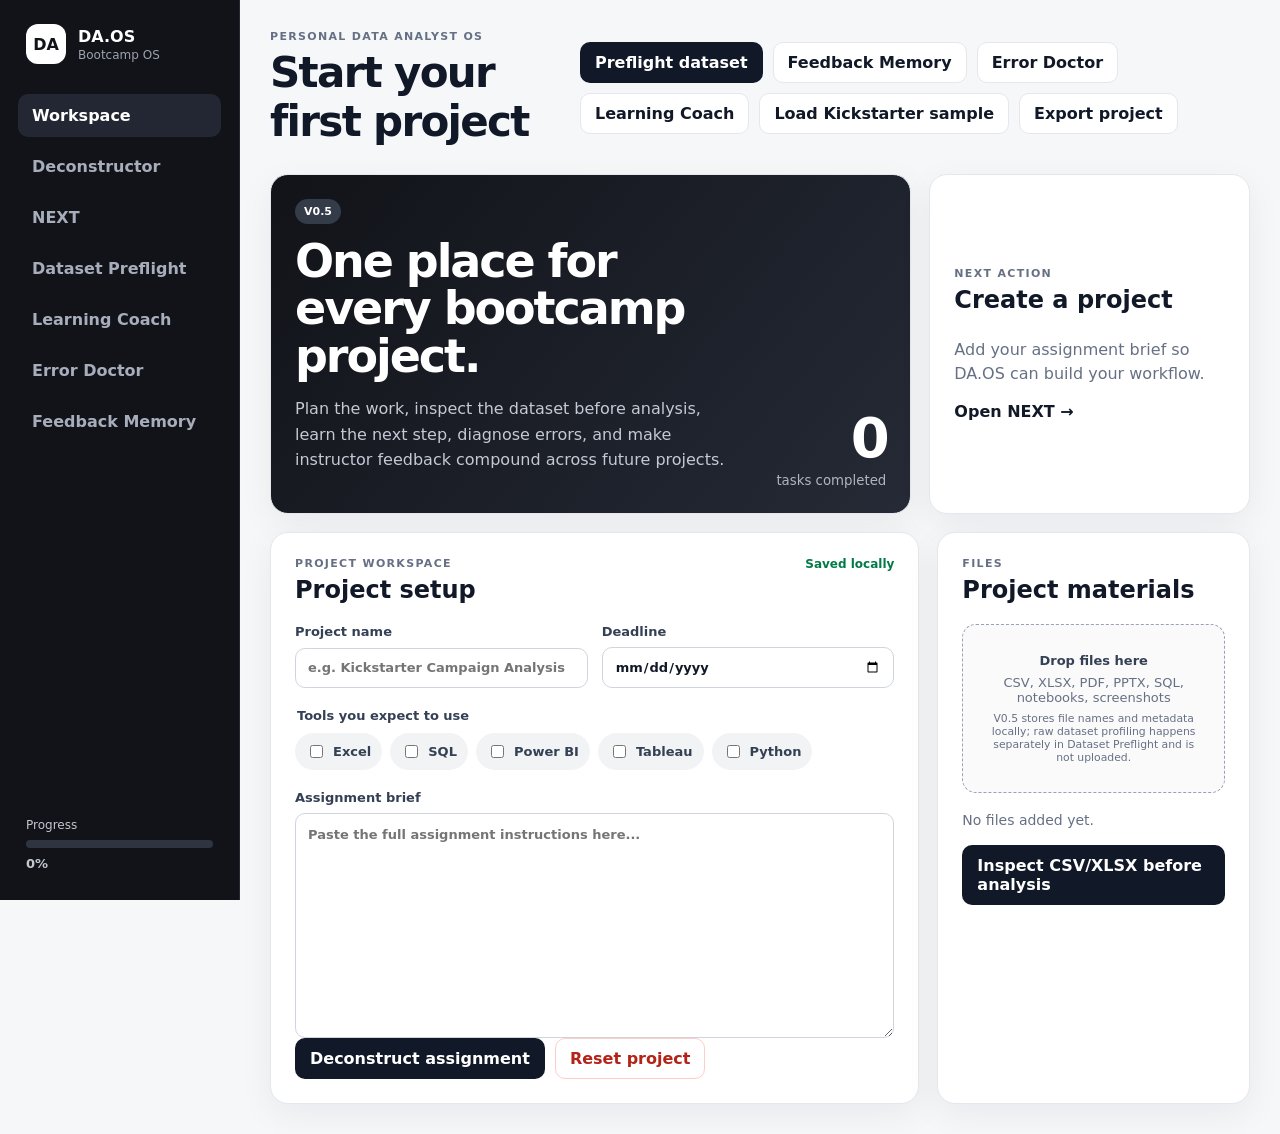
==== da-os/index.html @ ca1fba5a "Wire Dataset Preflight into DA.OS V0.5 workspace" ====
<!doctype html>
<html lang="en">
<head>
  <meta charset="utf-8" />
  <meta name="viewport" content="width=device-width, initial-scale=1" />
  <meta name="description" content="DA.OS — a personal operating system for data analytics bootcamp projects." />
  <title>DA.OS — Data Analyst Bootcamp OS</title>
  <link rel="stylesheet" href="styles.css" />
  <link rel="stylesheet" href="memory-alert.css" />
</head>
<body>
  <div class="app-shell">
    <aside class="sidebar">
      <div class="brand">
        <div class="brand-mark">DA</div>
        <div><strong>DA.OS</strong><span>Bootcamp OS</span></div>
      </div>
      <nav class="nav" aria-label="Primary navigation">
        <button class="nav-item active" data-view="workspace">Workspace</button>
        <button class="nav-item" data-view="deconstructor">Deconstructor</button>
        <button class="nav-item" data-view="next">NEXT</button>
        <a class="nav-item" href="preflight.html" style="text-decoration:none;display:block;">Dataset Preflight</a>
        <a class="nav-item" href="coach.html" style="text-decoration:none;display:block;">Learning Coach</a>
        <a class="nav-item" href="doctor.html" style="text-decoration:none;display:block;">Error Doctor</a>
        <a class="nav-item" href="memory.html" style="text-decoration:none;display:block;">Feedback Memory</a>
      </nav>
      <div class="sidebar-footer">
        <p>Progress</p>
        <div class="progress-track" aria-label="Project progress"><div id="sidebarProgress" class="progress-bar"></div></div>
        <strong id="sidebarProgressText">0%</strong>
      </div>
    </aside>

    <main class="main">
      <header class="topbar">
        <div><p class="eyebrow">PERSONAL DATA ANALYST OS</p><h1 id="projectHeading">Start your first project</h1></div>
        <div class="topbar-actions">
          <a href="preflight.html" class="button button-primary" style="text-decoration:none;">Preflight dataset</a>
          <a href="memory.html" class="button button-ghost" style="text-decoration:none;">Feedback Memory</a>
          <a href="doctor.html" class="button button-ghost" style="text-decoration:none;">Error Doctor</a>
          <a href="coach.html" class="button button-ghost" style="text-decoration:none;">Learning Coach</a>
          <button id="sampleBtn" class="button button-ghost">Load Kickstarter sample</button>
          <button id="exportBtn" class="button button-ghost">Export project</button>
        </div>
      </header>

      <section id="workspace" class="view active-view">
        <div class="hero-grid">
          <article class="card hero-card">
            <div>
              <span class="pill">V0.5</span>
              <h2>One place for every bootcamp project.</h2>
              <p>Plan the work, inspect the dataset before analysis, learn the next step, diagnose errors, and make instructor feedback compound across future projects.</p>
            </div>
            <div class="hero-stat"><span id="heroCompleted">0</span><small>tasks completed</small></div>
          </article>
          <article class="card next-mini">
            <p class="section-kicker">NEXT ACTION</p><h3 id="miniNextTitle">Create a project</h3>
            <p id="miniNextReason">Add your assignment brief so DA.OS can build your workflow.</p>
            <button class="link-button" data-go="next">Open NEXT →</button>
          </article>
        </div>

        <div class="content-grid">
          <article class="card">
            <div class="card-header"><div><p class="section-kicker">PROJECT WORKSPACE</p><h2>Project setup</h2></div><span id="saveStatus" class="save-status">Saved locally</span></div>
            <div class="form-grid">
              <label>Project name<input id="projectName" type="text" placeholder="e.g. Kickstarter Campaign Analysis" /></label>
              <label>Deadline<input id="deadline" type="date" /></label>
            </div>
            <fieldset>
              <legend>Tools you expect to use</legend>
              <div id="toolChoices" class="chip-grid">
                <label class="check-chip"><input type="checkbox" value="Excel" />Excel</label>
                <label class="check-chip"><input type="checkbox" value="SQL" />SQL</label>
                <label class="check-chip"><input type="checkbox" value="Power BI" />Power BI</label>
                <label class="check-chip"><input type="checkbox" value="Tableau" />Tableau</label>
                <label class="check-chip"><input type="checkbox" value="Python" />Python</label>
              </div>
            </fieldset>
            <label>Assignment brief<textarea id="assignmentBrief" rows="10" placeholder="Paste the full assignment instructions here..."></textarea></label>
            <div class="action-row"><button id="deconstructBtn" class="button button-primary">Deconstruct assignment</button><button id="resetBtn" class="button button-danger-ghost">Reset project</button></div>
          </article>

          <article class="card">
            <div class="card-header"><div><p class="section-kicker">FILES</p><h2>Project materials</h2></div></div>
            <label id="dropzone" class="dropzone">
              <input id="fileInput" type="file" multiple />
              <strong>Drop files here</strong><span>CSV, XLSX, PDF, PPTX, SQL, notebooks, screenshots</span>
              <small>V0.5 stores file names and metadata locally; raw dataset profiling happens separately in Dataset Preflight and is not uploaded.</small>
            </label>
            <div id="fileList" class="file-list empty-state">No files added yet.</div>
            <div class="action-row" style="margin-top:14px;"><a href="preflight.html" class="button button-primary" style="text-decoration:none;">Inspect CSV/XLSX before analysis</a></div>
          </article>
        </div>
      </section>

      <section id="deconstructor" class="view">
        <div class="card page-intro"><div><p class="section-kicker">ASSIGNMENT DECONSTRUCTOR</p><h2>Turn the brief into a work plan.</h2><p>DA.OS extracts explicit requirements, detects likely analysis work, and turns the assignment into a checklist you can execute.</p></div><button id="rebuildBtn" class="button button-primary">Rebuild plan</button></div>
        <div class="content-grid deconstruct-grid">
          <article class="card"><div class="card-header"><div><p class="section-kicker">REQUIREMENTS</p><h2>What must be delivered</h2></div><span id="requirementCount" class="counter">0</span></div><div id="requirementsList" class="stack-list empty-state">Paste an assignment brief and run the deconstructor.</div></article>
          <article class="card"><div class="card-header"><div><p class="section-kicker">EXECUTION PLAN</p><h2>Your task checklist</h2></div><span id="taskCount" class="counter">0</span></div><div id="taskList" class="task-list empty-state">No tasks yet.</div></article>
        </div>
      </section>

      <section id="next" class="view">
        <div class="next-layout">
          <article id="nextCard" class="card next-card">
            <div class="next-number" id="nextNumber">01</div>
            <div class="next-content">
              <p class="section-kicker">YOUR NEXT BEST ACTION</p><h2 id="nextTitle">Create your project workspace</h2><p id="nextWhy" class="next-why">DA.OS needs the assignment brief before it can create an execution plan.</p>
              <div class="next-box"><span>DO THIS NOW</span><p id="nextAction">Go to Workspace and paste the assignment instructions.</p></div>
              <div class="next-meta"><div><span>Category</span><strong id="nextCategory">Setup</strong></div><div><span>Progress</span><strong id="nextProgress">0%</strong></div></div>
              <div class="action-row">
                <a href="preflight.html" class="button button-ghost" style="text-decoration:none;">Inspect dataset</a>
                <a href="memory.html" class="button button-ghost" style="text-decoration:none;">Check past feedback</a>
                <a href="coach.html" class="button button-ghost" style="text-decoration:none;">Coach me through this</a>
                <a href="doctor.html" class="button button-ghost" style="text-decoration:none;">Something broke</a>
                <button id="completeNextBtn" class="button button-primary" disabled>Mark done & show next</button>
                <button class="button button-ghost" data-go="deconstructor">View full plan</button>
              </div>
            </div>
          </article>
          <aside class="card queue-card"><p class="section-kicker">UP NEXT</p><h3>Queue</h3><div id="queueList" class="queue-list empty-state">Your upcoming tasks will appear here.</div></aside>
        </div>
      </section>
    </main>
  </div>
  <div id="toast" class="toast" role="status" aria-live="polite"></div>
  <script src="app.js"></script>
  <script src="memory-alert.js"></script>
</body>
</html>
---- da-os/styles.css ----
:root {
  --bg: #f6f7f9;
  --surface: #ffffff;
  --surface-2: #f1f3f5;
  --text: #111827;
  --muted: #667085;
  --line: #e4e7ec;
  --accent: #111827;
  --accent-soft: #eef2ff;
  --good: #027a48;
  --warn: #b54708;
  --danger: #b42318;
  --radius: 18px;
  --shadow: 0 10px 35px rgba(16, 24, 40, 0.06);
}

* { box-sizing: border-box; }

body {
  margin: 0;
  font-family: Inter, ui-sans-serif, system-ui, -apple-system, BlinkMacSystemFont, "Segoe UI", sans-serif;
  background: var(--bg);
  color: var(--text);
}

button, input, textarea { font: inherit; }
button { cursor: pointer; }

.app-shell { min-height: 100vh; display: grid; grid-template-columns: 240px 1fr; }

.sidebar {
  position: sticky;
  top: 0;
  height: 100vh;
  background: #111318;
  color: #fff;
  padding: 24px 18px;
  display: flex;
  flex-direction: column;
  border-right: 1px solid #242833;
}

.brand { display: flex; align-items: center; gap: 12px; padding: 0 8px 30px; }
.brand-mark { width: 40px; height: 40px; border-radius: 12px; background: #fff; color: #111318; display: grid; place-items: center; font-weight: 900; }
.brand strong, .brand span { display: block; }
.brand span { color: #9ca3af; font-size: 12px; margin-top: 2px; }

.nav { display: grid; gap: 8px; }
.nav-item {
  border: 0;
  background: transparent;
  color: #a7adbb;
  text-align: left;
  padding: 12px 14px;
  border-radius: 10px;
  font-weight: 700;
}
.nav-item:hover, .nav-item.active { background: #232733; color: #fff; }

.sidebar-footer { margin-top: auto; padding: 18px 8px 4px; color: #c3c7d1; }
.sidebar-footer p { margin: 0 0 8px; font-size: 12px; }
.sidebar-footer strong { display: inline-block; margin-top: 8px; font-size: 13px; }
.progress-track { height: 8px; background: #2e3440; border-radius: 999px; overflow: hidden; }
.progress-bar { height: 100%; width: 0; background: #fff; transition: width .2s ease; }

.main { padding: 30px; max-width: 1500px; width: 100%; margin: 0 auto; }
.topbar { display: flex; align-items: center; justify-content: space-between; gap: 20px; margin-bottom: 28px; }
.topbar h1 { margin: 5px 0 0; font-size: clamp(28px, 4vw, 42px); letter-spacing: -0.04em; }
.topbar-actions, .action-row { display: flex; gap: 10px; flex-wrap: wrap; }

.eyebrow, .section-kicker { margin: 0; color: var(--muted); font-size: 11px; font-weight: 850; letter-spacing: .12em; }

.view { display: none; }
.view.active-view { display: block; }

.card {
  background: var(--surface);
  border: 1px solid var(--line);
  border-radius: var(--radius);
  box-shadow: var(--shadow);
  padding: 24px;
}
.card h2, .card h3 { margin-top: 6px; }
.card-header { display: flex; align-items: flex-start; justify-content: space-between; gap: 16px; margin-bottom: 20px; }
.card-header h2 { margin-bottom: 0; }

.hero-grid { display: grid; grid-template-columns: 1.6fr .8fr; gap: 18px; margin-bottom: 18px; }
.hero-card { min-height: 220px; background: linear-gradient(130deg, #111318 0%, #252a36 100%); color: #fff; display: flex; justify-content: space-between; gap: 30px; align-items: flex-end; }
.hero-card h2 { font-size: clamp(28px, 4vw, 46px); max-width: 680px; line-height: 1.03; letter-spacing: -0.045em; margin: 14px 0; }
.hero-card p { color: #c4c9d4; max-width: 700px; line-height: 1.6; }
.pill { display: inline-block; padding: 6px 9px; border-radius: 999px; background: #343b49; color: #fff; font-size: 11px; font-weight: 800; }
.hero-stat { min-width: 110px; text-align: right; }
.hero-stat span { display: block; font-size: 56px; font-weight: 900; letter-spacing: -.06em; }
.hero-stat small { color: #afb5c0; }
.next-mini { display: flex; flex-direction: column; justify-content: center; }
.next-mini h3 { font-size: 24px; margin-bottom: 8px; }
.next-mini p:not(.section-kicker) { color: var(--muted); line-height: 1.5; }

.content-grid { display: grid; grid-template-columns: 1.35fr .65fr; gap: 18px; }
.deconstruct-grid { grid-template-columns: .75fr 1.25fr; }

.form-grid { display: grid; grid-template-columns: 1fr 1fr; gap: 14px; }
label, fieldset { display: grid; gap: 8px; color: #344054; font-weight: 700; font-size: 13px; }
fieldset { border: 0; padding: 0; margin: 20px 0; }
legend { margin-bottom: 10px; }
input[type="text"], input[type="date"], textarea {
  width: 100%;
  border: 1px solid #d0d5dd;
  border-radius: 10px;
  padding: 11px 12px;
  color: var(--text);
  background: #fff;
  outline: none;
}
input:focus, textarea:focus { border-color: #667085; box-shadow: 0 0 0 3px rgba(102, 112, 133, .12); }
textarea { resize: vertical; line-height: 1.55; }

.chip-grid { display: flex; flex-wrap: wrap; gap: 8px; }
.check-chip { display: inline-flex; align-items: center; gap: 7px; background: var(--surface-2); padding: 9px 11px; border-radius: 999px; font-weight: 700; }
.check-chip input { accent-color: #111827; }

.button { border: 1px solid transparent; border-radius: 10px; padding: 10px 14px; font-weight: 800; }
.button-primary { background: var(--accent); color: #fff; }
.button-primary:hover { background: #252a36; }
.button-ghost { background: #fff; border-color: var(--line); color: var(--text); }
.button-danger-ghost { background: #fff; border-color: #fecdca; color: var(--danger); }
.button:disabled { opacity: .45; cursor: not-allowed; }
.link-button { border: 0; background: transparent; padding: 0; color: var(--text); font-weight: 850; text-align: left; }

.dropzone { border: 1px dashed #98a2b3; border-radius: 14px; padding: 28px; text-align: center; display: grid; gap: 7px; cursor: pointer; background: #fafafa; }
.dropzone.dragging { background: var(--accent-soft); border-color: #6172f3; }
.dropzone input { display: none; }
.dropzone span, .dropzone small { color: var(--muted); font-weight: 500; }
.file-list { margin-top: 16px; display: grid; gap: 8px; }
.file-row { display: flex; justify-content: space-between; gap: 12px; padding: 10px 12px; background: var(--surface-2); border-radius: 10px; font-size: 13px; }
.file-row span:last-child { color: var(--muted); white-space: nowrap; }

.save-status { color: var(--good); font-size: 12px; font-weight: 800; }
.counter { min-width: 30px; height: 30px; border-radius: 999px; background: var(--surface-2); display: grid; place-items: center; font-weight: 900; font-size: 12px; }
.empty-state { color: var(--muted); font-size: 14px; line-height: 1.6; }

.page-intro { display: flex; justify-content: space-between; align-items: center; gap: 24px; margin-bottom: 18px; }
.page-intro p:not(.section-kicker) { color: var(--muted); max-width: 760px; line-height: 1.6; }

.stack-list { display: grid; gap: 10px; }
.requirement-item { padding: 12px 14px; border: 1px solid var(--line); border-radius: 10px; background: #fff; line-height: 1.45; }
.requirement-item strong { display: block; font-size: 12px; color: var(--muted); margin-bottom: 4px; }

.task-list { display: grid; gap: 10px; }
.task-item { display: grid; grid-template-columns: auto 1fr; gap: 12px; padding: 14px; border: 1px solid var(--line); border-radius: 12px; }
.task-item.done { opacity: .58; background: #fafafa; }
.task-item input { margin-top: 4px; accent-color: #111827; }
.task-item h4 { margin: 0 0 5px; font-size: 14px; }
.task-item p { margin: 0; color: var(--muted); font-size: 12px; line-height: 1.45; }
.task-tag { display: inline-flex; margin-top: 8px; padding: 4px 7px; border-radius: 999px; background: var(--surface-2); font-size: 10px; color: #475467; font-weight: 850; text-transform: uppercase; letter-spacing: .06em; }

.next-layout { display: grid; grid-template-columns: 1fr 340px; gap: 18px; }
.next-card { min-height: 580px; padding: 36px; display: grid; grid-template-columns: 100px 1fr; gap: 30px; align-items: start; }
.next-number { font-size: 76px; font-weight: 950; letter-spacing: -.08em; color: #d0d5dd; line-height: 1; }
.next-content h2 { font-size: clamp(32px, 5vw, 58px); letter-spacing: -.05em; line-height: 1; margin: 12px 0 18px; max-width: 900px; }
.next-why { color: var(--muted); font-size: 18px; line-height: 1.6; max-width: 820px; }
.next-box { border-left: 4px solid #111827; background: #f6f7f9; border-radius: 0 12px 12px 0; padding: 16px 18px; margin: 26px 0; }
.next-box span { font-size: 10px; font-weight: 900; letter-spacing: .12em; color: var(--muted); }
.next-box p { margin: 7px 0 0; font-size: 16px; line-height: 1.5; }
.next-meta { display: flex; gap: 40px; margin-bottom: 28px; }
.next-meta div { display: grid; gap: 4px; }
.next-meta span { color: var(--muted); font-size: 11px; text-transform: uppercase; letter-spacing: .08em; }
.queue-card h3 { margin-bottom: 18px; }
.queue-list { display: grid; gap: 10px; }
.queue-item { padding: 12px 0; border-bottom: 1px solid var(--line); }
.queue-item:last-child { border-bottom: 0; }
.queue-item span { display: block; color: var(--muted); font-size: 11px; margin-bottom: 4px; }
.queue-item strong { font-size: 13px; }

.toast { position: fixed; right: 24px; bottom: 24px; background: #111827; color: #fff; padding: 12px 16px; border-radius: 10px; box-shadow: var(--shadow); opacity: 0; transform: translateY(12px); pointer-events: none; transition: all .2s ease; z-index: 10; }
.toast.show { opacity: 1; transform: translateY(0); }

@media (max-width: 980px) {
  .app-shell { grid-template-columns: 1fr; }
  .sidebar { position: static; height: auto; flex-direction: row; align-items: center; gap: 20px; padding: 14px 18px; }
  .brand { padding: 0; }
  .nav { display: flex; overflow-x: auto; }
  .sidebar-footer { display: none; }
  .hero-grid, .content-grid, .deconstruct-grid, .next-layout { grid-template-columns: 1fr; }
  .next-card { grid-template-columns: 1fr; min-height: auto; }
  .next-number { font-size: 48px; }
}

@media (max-width: 640px) {
  .main { padding: 18px; }
  .sidebar { align-items: flex-start; flex-direction: column; }
  .nav { width: 100%; }
  .topbar { align-items: flex-start; flex-direction: column; }
  .form-grid { grid-template-columns: 1fr; }
  .hero-card { flex-direction: column; align-items: flex-start; }
  .hero-stat { text-align: left; }
  .page-intro { align-items: flex-start; flex-direction: column; }
  .next-card { padding: 24px; }
}
---- da-os/memory-alert.css ----
.next-memory-alert {
  border: 1px solid #fedf89;
  background: #fffaeb;
  border-radius: 12px;
  padding: 14px 16px;
  margin: -10px 0 26px;
}
.next-memory-alert.has-blocker {
  border-color: #fecdca;
  background: #fef3f2;
}
.memory-alert-head {
  display: flex;
  align-items: center;
  justify-content: space-between;
  gap: 12px;
  margin-bottom: 10px;
}
.memory-alert-head span {
  color: #b54708;
  font-size: 10px;
  font-weight: 900;
  letter-spacing: .1em;
}
.next-memory-alert.has-blocker .memory-alert-head span { color: #b42318; }
.memory-alert-head strong { font-size: 12px; }
.memory-alert-rule {
  display: grid;
  grid-template-columns: auto 1fr;
  gap: 9px;
  align-items: start;
  padding: 8px 0;
  border-top: 1px solid rgba(181,71,8,.12);
}
.next-memory-alert.has-blocker .memory-alert-rule { border-top-color: rgba(180,35,24,.12); }
.memory-alert-rule b { font-size: 9px; letter-spacing: .05em; color: #b54708; padding-top: 3px; }
.next-memory-alert.has-blocker .memory-alert-rule b { color: #b42318; }
.memory-alert-rule p { margin: 0; color: #475467; font-size: 12px; line-height: 1.45; }
.next-memory-alert > a { display: inline-block; margin-top: 8px; color: #111827; font-size: 12px; font-weight: 850; text-decoration: none; }
.next-memory-alert > a:hover { text-decoration: underline; }
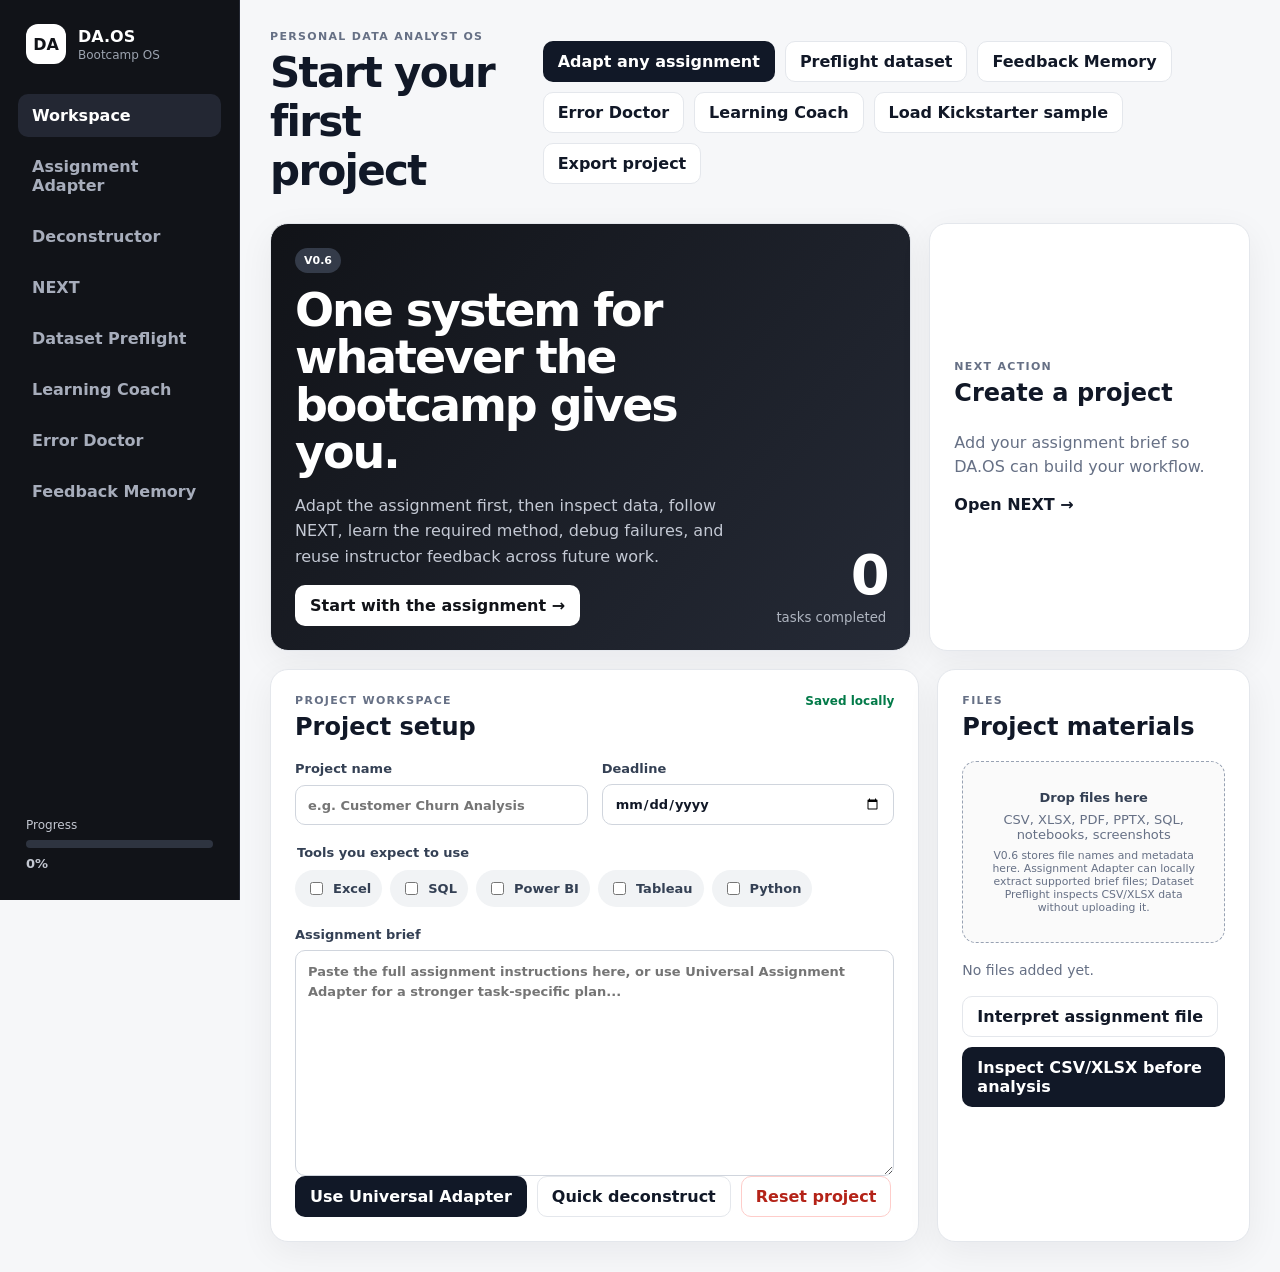
==== commit 44833b42: "feat(da-os): make assignment adapter the universal project entrypoint" ====
--- a/da-os/index.html
+++ b/da-os/index.html
@@ -17,6 +17,7 @@
       </div>
       <nav class="nav" aria-label="Primary navigation">
         <button class="nav-item active" data-view="workspace">Workspace</button>
+        <a class="nav-item" href="adapter.html" style="text-decoration:none;display:block;">Assignment Adapter</a>
         <button class="nav-item" data-view="deconstructor">Deconstructor</button>
         <button class="nav-item" data-view="next">NEXT</button>
         <a class="nav-item" href="preflight.html" style="text-decoration:none;display:block;">Dataset Preflight</a>
@@ -35,7 +36,8 @@
       <header class="topbar">
         <div><p class="eyebrow">PERSONAL DATA ANALYST OS</p><h1 id="projectHeading">Start your first project</h1></div>
         <div class="topbar-actions">
-          <a href="preflight.html" class="button button-primary" style="text-decoration:none;">Preflight dataset</a>
+          <a href="adapter.html" class="button button-primary" style="text-decoration:none;">Adapt any assignment</a>
+          <a href="preflight.html" class="button button-ghost" style="text-decoration:none;">Preflight dataset</a>
           <a href="memory.html" class="button button-ghost" style="text-decoration:none;">Feedback Memory</a>
           <a href="doctor.html" class="button button-ghost" style="text-decoration:none;">Error Doctor</a>
           <a href="coach.html" class="button button-ghost" style="text-decoration:none;">Learning Coach</a>
@@ -48,9 +50,10 @@
         <div class="hero-grid">
           <article class="card hero-card">
             <div>
-              <span class="pill">V0.5</span>
-              <h2>One place for every bootcamp project.</h2>
-              <p>Plan the work, inspect the dataset before analysis, learn the next step, diagnose errors, and make instructor feedback compound across future projects.</p>
+              <span class="pill">V0.6</span>
+              <h2>One system for whatever the bootcamp gives you.</h2>
+              <p>Adapt the assignment first, then inspect data, follow NEXT, learn the required method, debug failures, and reuse instructor feedback across future work.</p>
+              <div class="action-row" style="margin-top:16px;"><a href="adapter.html" class="button button-primary" style="text-decoration:none;background:#fff;color:#111318;">Start with the assignment →</a></div>
             </div>
             <div class="hero-stat"><span id="heroCompleted">0</span><small>tasks completed</small></div>
           </article>
@@ -65,7 +68,7 @@
           <article class="card">
             <div class="card-header"><div><p class="section-kicker">PROJECT WORKSPACE</p><h2>Project setup</h2></div><span id="saveStatus" class="save-status">Saved locally</span></div>
             <div class="form-grid">
-              <label>Project name<input id="projectName" type="text" placeholder="e.g. Kickstarter Campaign Analysis" /></label>
+              <label>Project name<input id="projectName" type="text" placeholder="e.g. Customer Churn Analysis" /></label>
               <label>Deadline<input id="deadline" type="date" /></label>
             </div>
             <fieldset>
@@ -78,8 +81,12 @@
                 <label class="check-chip"><input type="checkbox" value="Python" />Python</label>
               </div>
             </fieldset>
-            <label>Assignment brief<textarea id="assignmentBrief" rows="10" placeholder="Paste the full assignment instructions here..."></textarea></label>
-            <div class="action-row"><button id="deconstructBtn" class="button button-primary">Deconstruct assignment</button><button id="resetBtn" class="button button-danger-ghost">Reset project</button></div>
+            <label>Assignment brief<textarea id="assignmentBrief" rows="10" placeholder="Paste the full assignment instructions here, or use Universal Assignment Adapter for a stronger task-specific plan..."></textarea></label>
+            <div class="action-row">
+              <a href="adapter.html" class="button button-primary" style="text-decoration:none;">Use Universal Adapter</a>
+              <button id="deconstructBtn" class="button button-ghost">Quick deconstruct</button>
+              <button id="resetBtn" class="button button-danger-ghost">Reset project</button>
+            </div>
           </article>
 
           <article class="card">
@@ -87,16 +94,19 @@
             <label id="dropzone" class="dropzone">
               <input id="fileInput" type="file" multiple />
               <strong>Drop files here</strong><span>CSV, XLSX, PDF, PPTX, SQL, notebooks, screenshots</span>
-              <small>V0.5 stores file names and metadata locally; raw dataset profiling happens separately in Dataset Preflight and is not uploaded.</small>
+              <small>V0.6 stores file names and metadata here. Assignment Adapter can locally extract supported brief files; Dataset Preflight inspects CSV/XLSX data without uploading it.</small>
             </label>
             <div id="fileList" class="file-list empty-state">No files added yet.</div>
-            <div class="action-row" style="margin-top:14px;"><a href="preflight.html" class="button button-primary" style="text-decoration:none;">Inspect CSV/XLSX before analysis</a></div>
+            <div class="action-row" style="margin-top:14px;">
+              <a href="adapter.html" class="button button-ghost" style="text-decoration:none;">Interpret assignment file</a>
+              <a href="preflight.html" class="button button-primary" style="text-decoration:none;">Inspect CSV/XLSX before analysis</a>
+            </div>
           </article>
         </div>
       </section>
 
       <section id="deconstructor" class="view">
-        <div class="card page-intro"><div><p class="section-kicker">ASSIGNMENT DECONSTRUCTOR</p><h2>Turn the brief into a work plan.</h2><p>DA.OS extracts explicit requirements, detects likely analysis work, and turns the assignment into a checklist you can execute.</p></div><button id="rebuildBtn" class="button button-primary">Rebuild plan</button></div>
+        <div class="card page-intro"><div><p class="section-kicker">QUICK DECONSTRUCTOR</p><h2>Turn a pasted brief into a basic work plan.</h2><p>For mixed, unusual, rubric-driven or multi-tool assignments, use the Universal Assignment Adapter instead. The quick deconstructor remains as a lightweight fallback.</p></div><button id="rebuildBtn" class="button button-primary">Rebuild plan</button></div>
         <div class="content-grid deconstruct-grid">
           <article class="card"><div class="card-header"><div><p class="section-kicker">REQUIREMENTS</p><h2>What must be delivered</h2></div><span id="requirementCount" class="counter">0</span></div><div id="requirementsList" class="stack-list empty-state">Paste an assignment brief and run the deconstructor.</div></article>
           <article class="card"><div class="card-header"><div><p class="section-kicker">EXECUTION PLAN</p><h2>Your task checklist</h2></div><span id="taskCount" class="counter">0</span></div><div id="taskList" class="task-list empty-state">No tasks yet.</div></article>
@@ -112,6 +122,7 @@
               <div class="next-box"><span>DO THIS NOW</span><p id="nextAction">Go to Workspace and paste the assignment instructions.</p></div>
               <div class="next-meta"><div><span>Category</span><strong id="nextCategory">Setup</strong></div><div><span>Progress</span><strong id="nextProgress">0%</strong></div></div>
               <div class="action-row">
+                <a href="adapter.html" class="button button-ghost" style="text-decoration:none;">Re-check assignment</a>
                 <a href="preflight.html" class="button button-ghost" style="text-decoration:none;">Inspect dataset</a>
                 <a href="memory.html" class="button button-ghost" style="text-decoration:none;">Check past feedback</a>
                 <a href="coach.html" class="button button-ghost" style="text-decoration:none;">Coach me through this</a>
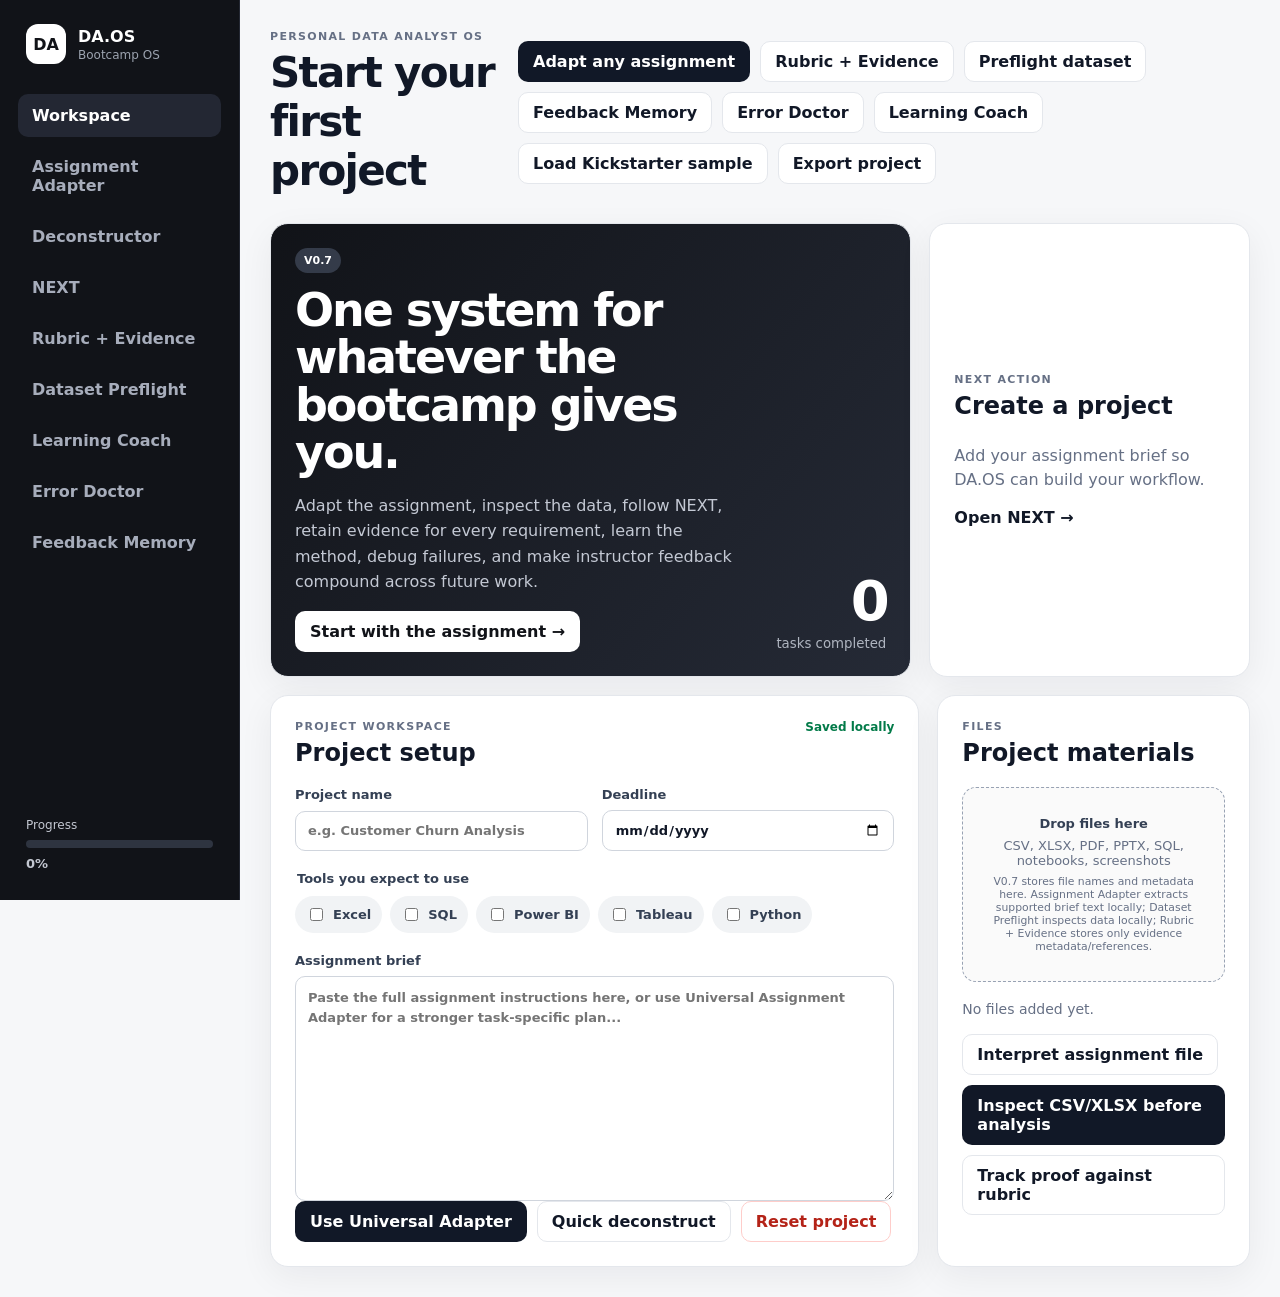
==== commit fb960ebd: "Integrate V0.7 evidence engine into main DA.OS flow" ====
--- a/da-os/index.html
+++ b/da-os/index.html
@@ -20,6 +20,7 @@
         <a class="nav-item" href="adapter.html" style="text-decoration:none;display:block;">Assignment Adapter</a>
         <button class="nav-item" data-view="deconstructor">Deconstructor</button>
         <button class="nav-item" data-view="next">NEXT</button>
+        <a class="nav-item" href="evidence.html" style="text-decoration:none;display:block;">Rubric + Evidence</a>
         <a class="nav-item" href="preflight.html" style="text-decoration:none;display:block;">Dataset Preflight</a>
         <a class="nav-item" href="coach.html" style="text-decoration:none;display:block;">Learning Coach</a>
         <a class="nav-item" href="doctor.html" style="text-decoration:none;display:block;">Error Doctor</a>
@@ -37,6 +38,7 @@
         <div><p class="eyebrow">PERSONAL DATA ANALYST OS</p><h1 id="projectHeading">Start your first project</h1></div>
         <div class="topbar-actions">
           <a href="adapter.html" class="button button-primary" style="text-decoration:none;">Adapt any assignment</a>
+          <a href="evidence.html" class="button button-ghost" style="text-decoration:none;">Rubric + Evidence</a>
           <a href="preflight.html" class="button button-ghost" style="text-decoration:none;">Preflight dataset</a>
           <a href="memory.html" class="button button-ghost" style="text-decoration:none;">Feedback Memory</a>
           <a href="doctor.html" class="button button-ghost" style="text-decoration:none;">Error Doctor</a>
@@ -50,9 +52,9 @@
         <div class="hero-grid">
           <article class="card hero-card">
             <div>
-              <span class="pill">V0.6</span>
+              <span class="pill">V0.7</span>
               <h2>One system for whatever the bootcamp gives you.</h2>
-              <p>Adapt the assignment first, then inspect data, follow NEXT, learn the required method, debug failures, and reuse instructor feedback across future work.</p>
+              <p>Adapt the assignment, inspect the data, follow NEXT, retain evidence for every requirement, learn the method, debug failures, and make instructor feedback compound across future work.</p>
               <div class="action-row" style="margin-top:16px;"><a href="adapter.html" class="button button-primary" style="text-decoration:none;background:#fff;color:#111318;">Start with the assignment →</a></div>
             </div>
             <div class="hero-stat"><span id="heroCompleted">0</span><small>tasks completed</small></div>
@@ -94,12 +96,13 @@
             <label id="dropzone" class="dropzone">
               <input id="fileInput" type="file" multiple />
               <strong>Drop files here</strong><span>CSV, XLSX, PDF, PPTX, SQL, notebooks, screenshots</span>
-              <small>V0.6 stores file names and metadata here. Assignment Adapter can locally extract supported brief files; Dataset Preflight inspects CSV/XLSX data without uploading it.</small>
+              <small>V0.7 stores file names and metadata here. Assignment Adapter extracts supported brief text locally; Dataset Preflight inspects data locally; Rubric + Evidence stores only evidence metadata/references.</small>
             </label>
             <div id="fileList" class="file-list empty-state">No files added yet.</div>
             <div class="action-row" style="margin-top:14px;">
               <a href="adapter.html" class="button button-ghost" style="text-decoration:none;">Interpret assignment file</a>
               <a href="preflight.html" class="button button-primary" style="text-decoration:none;">Inspect CSV/XLSX before analysis</a>
+              <a href="evidence.html" class="button button-ghost" style="text-decoration:none;">Track proof against rubric</a>
             </div>
           </article>
         </div>
@@ -123,6 +126,7 @@
               <div class="next-meta"><div><span>Category</span><strong id="nextCategory">Setup</strong></div><div><span>Progress</span><strong id="nextProgress">0%</strong></div></div>
               <div class="action-row">
                 <a href="adapter.html" class="button button-ghost" style="text-decoration:none;">Re-check assignment</a>
+                <a href="evidence.html" class="button button-ghost" style="text-decoration:none;">Track evidence</a>
                 <a href="preflight.html" class="button button-ghost" style="text-decoration:none;">Inspect dataset</a>
                 <a href="memory.html" class="button button-ghost" style="text-decoration:none;">Check past feedback</a>
                 <a href="coach.html" class="button button-ghost" style="text-decoration:none;">Coach me through this</a>
@@ -140,5 +144,6 @@
   <div id="toast" class="toast" role="status" aria-live="polite"></div>
   <script src="app.js"></script>
   <script src="memory-alert.js"></script>
+  <script src="entry-router.js"></script>
 </body>
-</html>
+</html>
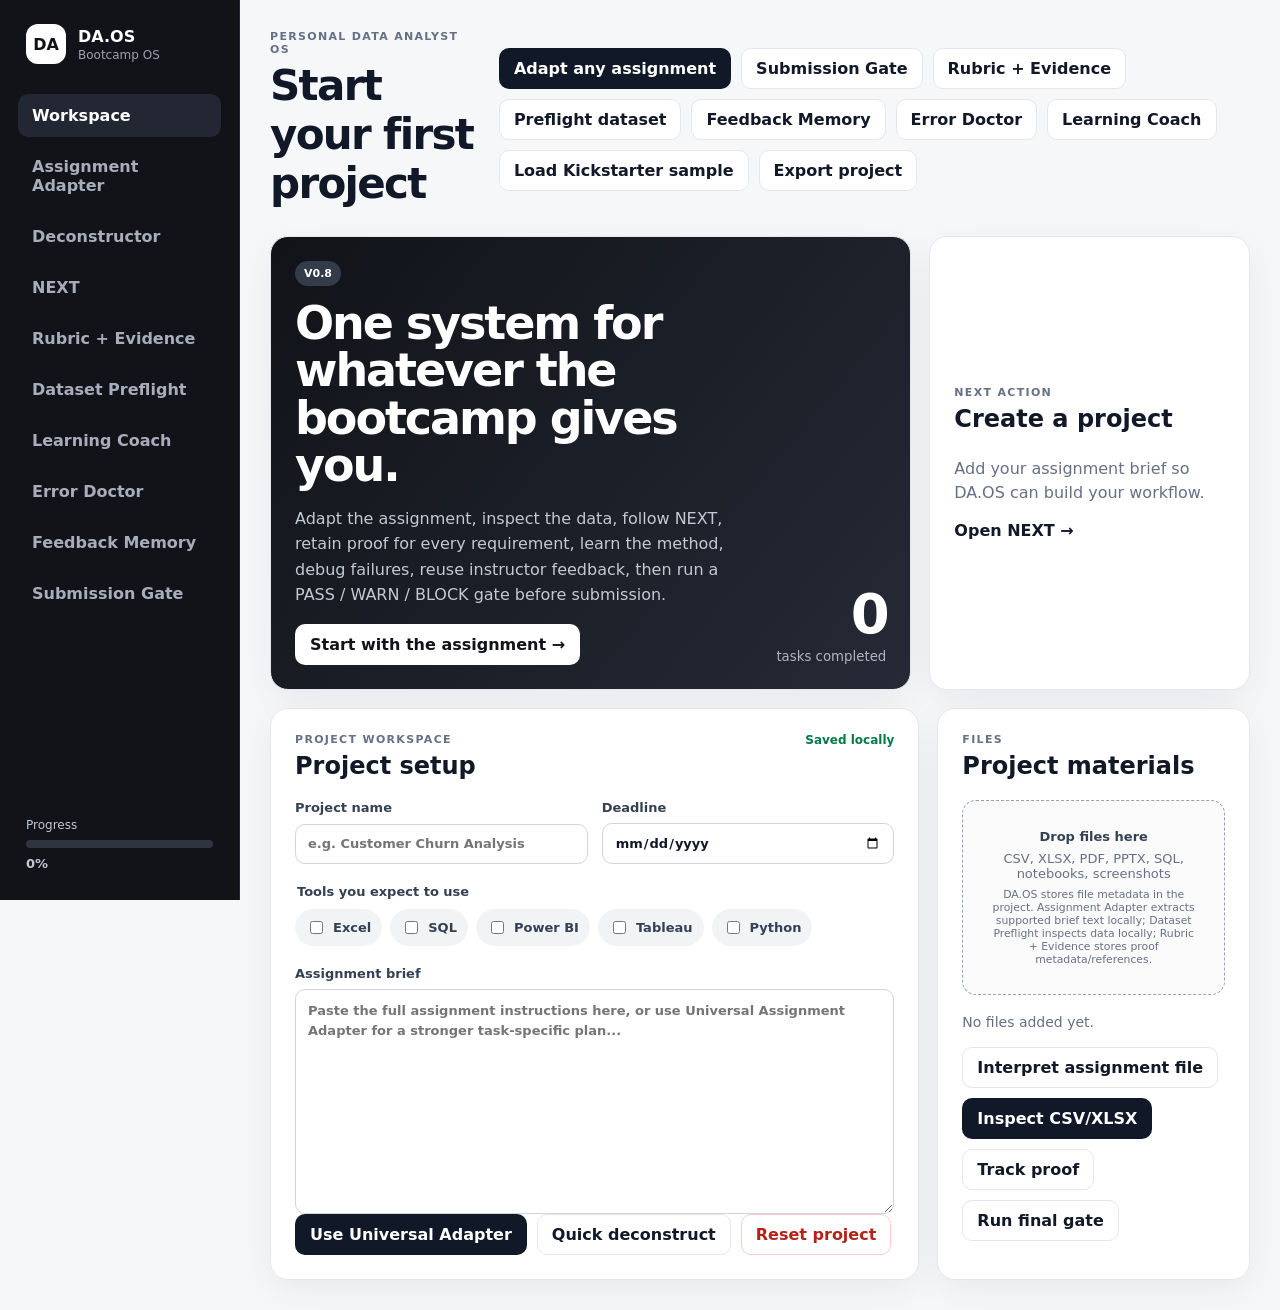
==== commit 6f24130a: "Integrate V0.8 submission gate into main DA.OS flow" ====
--- a/da-os/index.html
+++ b/da-os/index.html
@@ -11,10 +11,7 @@
 <body>
   <div class="app-shell">
     <aside class="sidebar">
-      <div class="brand">
-        <div class="brand-mark">DA</div>
-        <div><strong>DA.OS</strong><span>Bootcamp OS</span></div>
-      </div>
+      <div class="brand"><div class="brand-mark">DA</div><div><strong>DA.OS</strong><span>Bootcamp OS</span></div></div>
       <nav class="nav" aria-label="Primary navigation">
         <button class="nav-item active" data-view="workspace">Workspace</button>
         <a class="nav-item" href="adapter.html" style="text-decoration:none;display:block;">Assignment Adapter</a>
@@ -25,12 +22,9 @@
         <a class="nav-item" href="coach.html" style="text-decoration:none;display:block;">Learning Coach</a>
         <a class="nav-item" href="doctor.html" style="text-decoration:none;display:block;">Error Doctor</a>
         <a class="nav-item" href="memory.html" style="text-decoration:none;display:block;">Feedback Memory</a>
+        <a class="nav-item" href="submission.html" style="text-decoration:none;display:block;">Submission Gate</a>
       </nav>
-      <div class="sidebar-footer">
-        <p>Progress</p>
-        <div class="progress-track" aria-label="Project progress"><div id="sidebarProgress" class="progress-bar"></div></div>
-        <strong id="sidebarProgressText">0%</strong>
-      </div>
+      <div class="sidebar-footer"><p>Progress</p><div class="progress-track" aria-label="Project progress"><div id="sidebarProgress" class="progress-bar"></div></div><strong id="sidebarProgressText">0%</strong></div>
     </aside>
 
     <main class="main">
@@ -38,6 +32,7 @@
         <div><p class="eyebrow">PERSONAL DATA ANALYST OS</p><h1 id="projectHeading">Start your first project</h1></div>
         <div class="topbar-actions">
           <a href="adapter.html" class="button button-primary" style="text-decoration:none;">Adapt any assignment</a>
+          <a href="submission.html" class="button button-ghost" style="text-decoration:none;">Submission Gate</a>
           <a href="evidence.html" class="button button-ghost" style="text-decoration:none;">Rubric + Evidence</a>
           <a href="preflight.html" class="button button-ghost" style="text-decoration:none;">Preflight dataset</a>
           <a href="memory.html" class="button button-ghost" style="text-decoration:none;">Feedback Memory</a>
@@ -52,64 +47,38 @@
         <div class="hero-grid">
           <article class="card hero-card">
             <div>
-              <span class="pill">V0.7</span>
+              <span class="pill">V0.8</span>
               <h2>One system for whatever the bootcamp gives you.</h2>
-              <p>Adapt the assignment, inspect the data, follow NEXT, retain evidence for every requirement, learn the method, debug failures, and make instructor feedback compound across future work.</p>
+              <p>Adapt the assignment, inspect the data, follow NEXT, retain proof for every requirement, learn the method, debug failures, reuse instructor feedback, then run a PASS / WARN / BLOCK gate before submission.</p>
               <div class="action-row" style="margin-top:16px;"><a href="adapter.html" class="button button-primary" style="text-decoration:none;background:#fff;color:#111318;">Start with the assignment →</a></div>
             </div>
             <div class="hero-stat"><span id="heroCompleted">0</span><small>tasks completed</small></div>
           </article>
-          <article class="card next-mini">
-            <p class="section-kicker">NEXT ACTION</p><h3 id="miniNextTitle">Create a project</h3>
-            <p id="miniNextReason">Add your assignment brief so DA.OS can build your workflow.</p>
-            <button class="link-button" data-go="next">Open NEXT →</button>
-          </article>
+          <article class="card next-mini"><p class="section-kicker">NEXT ACTION</p><h3 id="miniNextTitle">Create a project</h3><p id="miniNextReason">Add your assignment brief so DA.OS can build your workflow.</p><button class="link-button" data-go="next">Open NEXT →</button></article>
         </div>
 
         <div class="content-grid">
           <article class="card">
             <div class="card-header"><div><p class="section-kicker">PROJECT WORKSPACE</p><h2>Project setup</h2></div><span id="saveStatus" class="save-status">Saved locally</span></div>
-            <div class="form-grid">
-              <label>Project name<input id="projectName" type="text" placeholder="e.g. Customer Churn Analysis" /></label>
-              <label>Deadline<input id="deadline" type="date" /></label>
-            </div>
-            <fieldset>
-              <legend>Tools you expect to use</legend>
-              <div id="toolChoices" class="chip-grid">
-                <label class="check-chip"><input type="checkbox" value="Excel" />Excel</label>
-                <label class="check-chip"><input type="checkbox" value="SQL" />SQL</label>
-                <label class="check-chip"><input type="checkbox" value="Power BI" />Power BI</label>
-                <label class="check-chip"><input type="checkbox" value="Tableau" />Tableau</label>
-                <label class="check-chip"><input type="checkbox" value="Python" />Python</label>
-              </div>
-            </fieldset>
+            <div class="form-grid"><label>Project name<input id="projectName" type="text" placeholder="e.g. Customer Churn Analysis" /></label><label>Deadline<input id="deadline" type="date" /></label></div>
+            <fieldset><legend>Tools you expect to use</legend><div id="toolChoices" class="chip-grid">
+              <label class="check-chip"><input type="checkbox" value="Excel" />Excel</label><label class="check-chip"><input type="checkbox" value="SQL" />SQL</label><label class="check-chip"><input type="checkbox" value="Power BI" />Power BI</label><label class="check-chip"><input type="checkbox" value="Tableau" />Tableau</label><label class="check-chip"><input type="checkbox" value="Python" />Python</label>
+            </div></fieldset>
             <label>Assignment brief<textarea id="assignmentBrief" rows="10" placeholder="Paste the full assignment instructions here, or use Universal Assignment Adapter for a stronger task-specific plan..."></textarea></label>
-            <div class="action-row">
-              <a href="adapter.html" class="button button-primary" style="text-decoration:none;">Use Universal Adapter</a>
-              <button id="deconstructBtn" class="button button-ghost">Quick deconstruct</button>
-              <button id="resetBtn" class="button button-danger-ghost">Reset project</button>
-            </div>
+            <div class="action-row"><a href="adapter.html" class="button button-primary" style="text-decoration:none;">Use Universal Adapter</a><button id="deconstructBtn" class="button button-ghost">Quick deconstruct</button><button id="resetBtn" class="button button-danger-ghost">Reset project</button></div>
           </article>
 
           <article class="card">
             <div class="card-header"><div><p class="section-kicker">FILES</p><h2>Project materials</h2></div></div>
-            <label id="dropzone" class="dropzone">
-              <input id="fileInput" type="file" multiple />
-              <strong>Drop files here</strong><span>CSV, XLSX, PDF, PPTX, SQL, notebooks, screenshots</span>
-              <small>V0.7 stores file names and metadata here. Assignment Adapter extracts supported brief text locally; Dataset Preflight inspects data locally; Rubric + Evidence stores only evidence metadata/references.</small>
-            </label>
+            <label id="dropzone" class="dropzone"><input id="fileInput" type="file" multiple /><strong>Drop files here</strong><span>CSV, XLSX, PDF, PPTX, SQL, notebooks, screenshots</span><small>DA.OS stores file metadata in the project. Assignment Adapter extracts supported brief text locally; Dataset Preflight inspects data locally; Rubric + Evidence stores proof metadata/references.</small></label>
             <div id="fileList" class="file-list empty-state">No files added yet.</div>
-            <div class="action-row" style="margin-top:14px;">
-              <a href="adapter.html" class="button button-ghost" style="text-decoration:none;">Interpret assignment file</a>
-              <a href="preflight.html" class="button button-primary" style="text-decoration:none;">Inspect CSV/XLSX before analysis</a>
-              <a href="evidence.html" class="button button-ghost" style="text-decoration:none;">Track proof against rubric</a>
-            </div>
+            <div class="action-row" style="margin-top:14px;"><a href="adapter.html" class="button button-ghost" style="text-decoration:none;">Interpret assignment file</a><a href="preflight.html" class="button button-primary" style="text-decoration:none;">Inspect CSV/XLSX</a><a href="evidence.html" class="button button-ghost" style="text-decoration:none;">Track proof</a><a href="submission.html" class="button button-ghost" style="text-decoration:none;">Run final gate</a></div>
           </article>
         </div>
       </section>
 
       <section id="deconstructor" class="view">
-        <div class="card page-intro"><div><p class="section-kicker">QUICK DECONSTRUCTOR</p><h2>Turn a pasted brief into a basic work plan.</h2><p>For mixed, unusual, rubric-driven or multi-tool assignments, use the Universal Assignment Adapter instead. The quick deconstructor remains as a lightweight fallback.</p></div><button id="rebuildBtn" class="button button-primary">Rebuild plan</button></div>
+        <div class="card page-intro"><div><p class="section-kicker">QUICK DECONSTRUCTOR</p><h2>Turn a pasted brief into a basic work plan.</h2><p>For mixed, unusual, rubric-driven or multi-tool assignments, use Universal Assignment Adapter instead.</p></div><button id="rebuildBtn" class="button button-primary">Rebuild plan</button></div>
         <div class="content-grid deconstruct-grid">
           <article class="card"><div class="card-header"><div><p class="section-kicker">REQUIREMENTS</p><h2>What must be delivered</h2></div><span id="requirementCount" class="counter">0</span></div><div id="requirementsList" class="stack-list empty-state">Paste an assignment brief and run the deconstructor.</div></article>
           <article class="card"><div class="card-header"><div><p class="section-kicker">EXECUTION PLAN</p><h2>Your task checklist</h2></div><span id="taskCount" class="counter">0</span></div><div id="taskList" class="task-list empty-state">No tasks yet.</div></article>
@@ -131,6 +100,7 @@
                 <a href="memory.html" class="button button-ghost" style="text-decoration:none;">Check past feedback</a>
                 <a href="coach.html" class="button button-ghost" style="text-decoration:none;">Coach me through this</a>
                 <a href="doctor.html" class="button button-ghost" style="text-decoration:none;">Something broke</a>
+                <a href="submission.html" class="button button-ghost" style="text-decoration:none;">Run submission gate</a>
                 <button id="completeNextBtn" class="button button-primary" disabled>Mark done & show next</button>
                 <button class="button button-ghost" data-go="deconstructor">View full plan</button>
               </div>
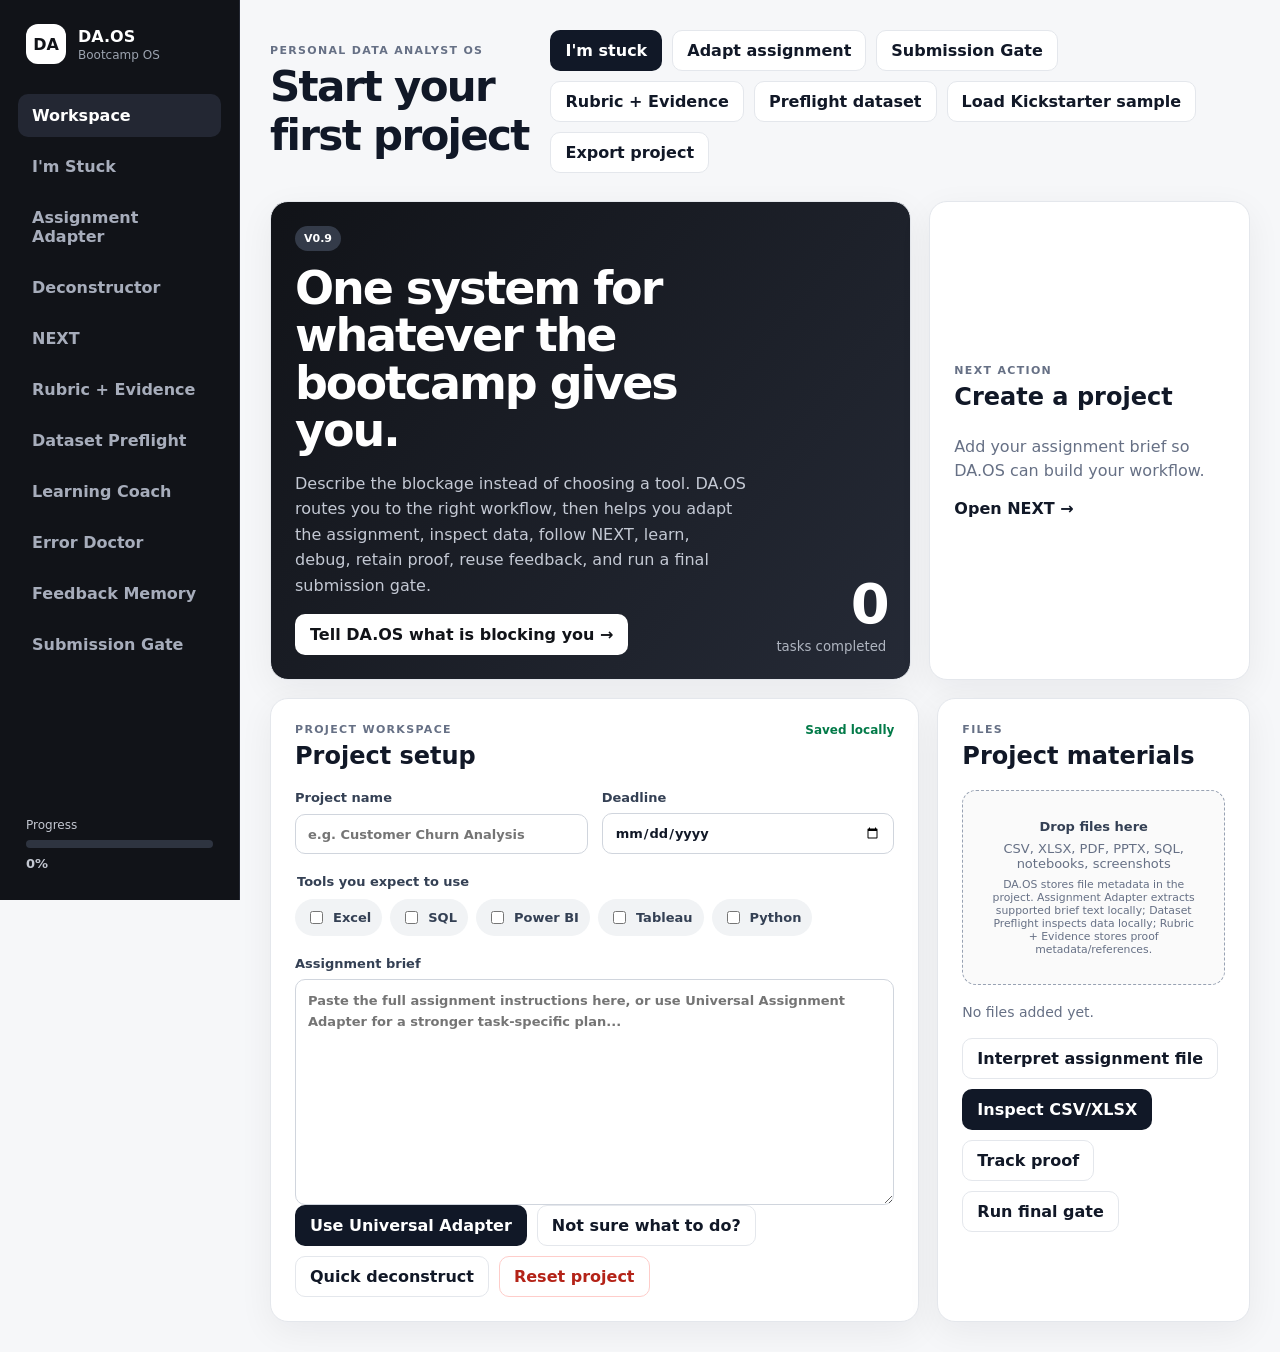
==== commit 961fbb8c: "Integrate V0.9 unified router into main DA.OS flow" ====
--- a/da-os/index.html
+++ b/da-os/index.html
@@ -14,6 +14,7 @@
       <div class="brand"><div class="brand-mark">DA</div><div><strong>DA.OS</strong><span>Bootcamp OS</span></div></div>
       <nav class="nav" aria-label="Primary navigation">
         <button class="nav-item active" data-view="workspace">Workspace</button>
+        <a class="nav-item" href="router.html" style="text-decoration:none;display:block;">I'm Stuck</a>
         <a class="nav-item" href="adapter.html" style="text-decoration:none;display:block;">Assignment Adapter</a>
         <button class="nav-item" data-view="deconstructor">Deconstructor</button>
         <button class="nav-item" data-view="next">NEXT</button>
@@ -31,13 +32,11 @@
       <header class="topbar">
         <div><p class="eyebrow">PERSONAL DATA ANALYST OS</p><h1 id="projectHeading">Start your first project</h1></div>
         <div class="topbar-actions">
-          <a href="adapter.html" class="button button-primary" style="text-decoration:none;">Adapt any assignment</a>
+          <a href="router.html" class="button button-primary" style="text-decoration:none;">I'm stuck</a>
+          <a href="adapter.html" class="button button-ghost" style="text-decoration:none;">Adapt assignment</a>
           <a href="submission.html" class="button button-ghost" style="text-decoration:none;">Submission Gate</a>
           <a href="evidence.html" class="button button-ghost" style="text-decoration:none;">Rubric + Evidence</a>
           <a href="preflight.html" class="button button-ghost" style="text-decoration:none;">Preflight dataset</a>
-          <a href="memory.html" class="button button-ghost" style="text-decoration:none;">Feedback Memory</a>
-          <a href="doctor.html" class="button button-ghost" style="text-decoration:none;">Error Doctor</a>
-          <a href="coach.html" class="button button-ghost" style="text-decoration:none;">Learning Coach</a>
           <button id="sampleBtn" class="button button-ghost">Load Kickstarter sample</button>
           <button id="exportBtn" class="button button-ghost">Export project</button>
         </div>
@@ -47,10 +46,10 @@
         <div class="hero-grid">
           <article class="card hero-card">
             <div>
-              <span class="pill">V0.8</span>
+              <span class="pill">V0.9</span>
               <h2>One system for whatever the bootcamp gives you.</h2>
-              <p>Adapt the assignment, inspect the data, follow NEXT, retain proof for every requirement, learn the method, debug failures, reuse instructor feedback, then run a PASS / WARN / BLOCK gate before submission.</p>
-              <div class="action-row" style="margin-top:16px;"><a href="adapter.html" class="button button-primary" style="text-decoration:none;background:#fff;color:#111318;">Start with the assignment →</a></div>
+              <p>Describe the blockage instead of choosing a tool. DA.OS routes you to the right workflow, then helps you adapt the assignment, inspect data, follow NEXT, learn, debug, retain proof, reuse feedback, and run a final submission gate.</p>
+              <div class="action-row" style="margin-top:16px;"><a href="router.html" class="button button-primary" style="text-decoration:none;background:#fff;color:#111318;">Tell DA.OS what is blocking you →</a></div>
             </div>
             <div class="hero-stat"><span id="heroCompleted">0</span><small>tasks completed</small></div>
           </article>
@@ -65,7 +64,7 @@
               <label class="check-chip"><input type="checkbox" value="Excel" />Excel</label><label class="check-chip"><input type="checkbox" value="SQL" />SQL</label><label class="check-chip"><input type="checkbox" value="Power BI" />Power BI</label><label class="check-chip"><input type="checkbox" value="Tableau" />Tableau</label><label class="check-chip"><input type="checkbox" value="Python" />Python</label>
             </div></fieldset>
             <label>Assignment brief<textarea id="assignmentBrief" rows="10" placeholder="Paste the full assignment instructions here, or use Universal Assignment Adapter for a stronger task-specific plan..."></textarea></label>
-            <div class="action-row"><a href="adapter.html" class="button button-primary" style="text-decoration:none;">Use Universal Adapter</a><button id="deconstructBtn" class="button button-ghost">Quick deconstruct</button><button id="resetBtn" class="button button-danger-ghost">Reset project</button></div>
+            <div class="action-row"><a href="adapter.html" class="button button-primary" style="text-decoration:none;">Use Universal Adapter</a><a href="router.html" class="button button-ghost" style="text-decoration:none;">Not sure what to do?</a><button id="deconstructBtn" class="button button-ghost">Quick deconstruct</button><button id="resetBtn" class="button button-danger-ghost">Reset project</button></div>
           </article>
 
           <article class="card">
@@ -94,6 +93,7 @@
               <div class="next-box"><span>DO THIS NOW</span><p id="nextAction">Go to Workspace and paste the assignment instructions.</p></div>
               <div class="next-meta"><div><span>Category</span><strong id="nextCategory">Setup</strong></div><div><span>Progress</span><strong id="nextProgress">0%</strong></div></div>
               <div class="action-row">
+                <a href="router.html" class="button button-primary" style="text-decoration:none;">I'm stuck</a>
                 <a href="adapter.html" class="button button-ghost" style="text-decoration:none;">Re-check assignment</a>
                 <a href="evidence.html" class="button button-ghost" style="text-decoration:none;">Track evidence</a>
                 <a href="preflight.html" class="button button-ghost" style="text-decoration:none;">Inspect dataset</a>
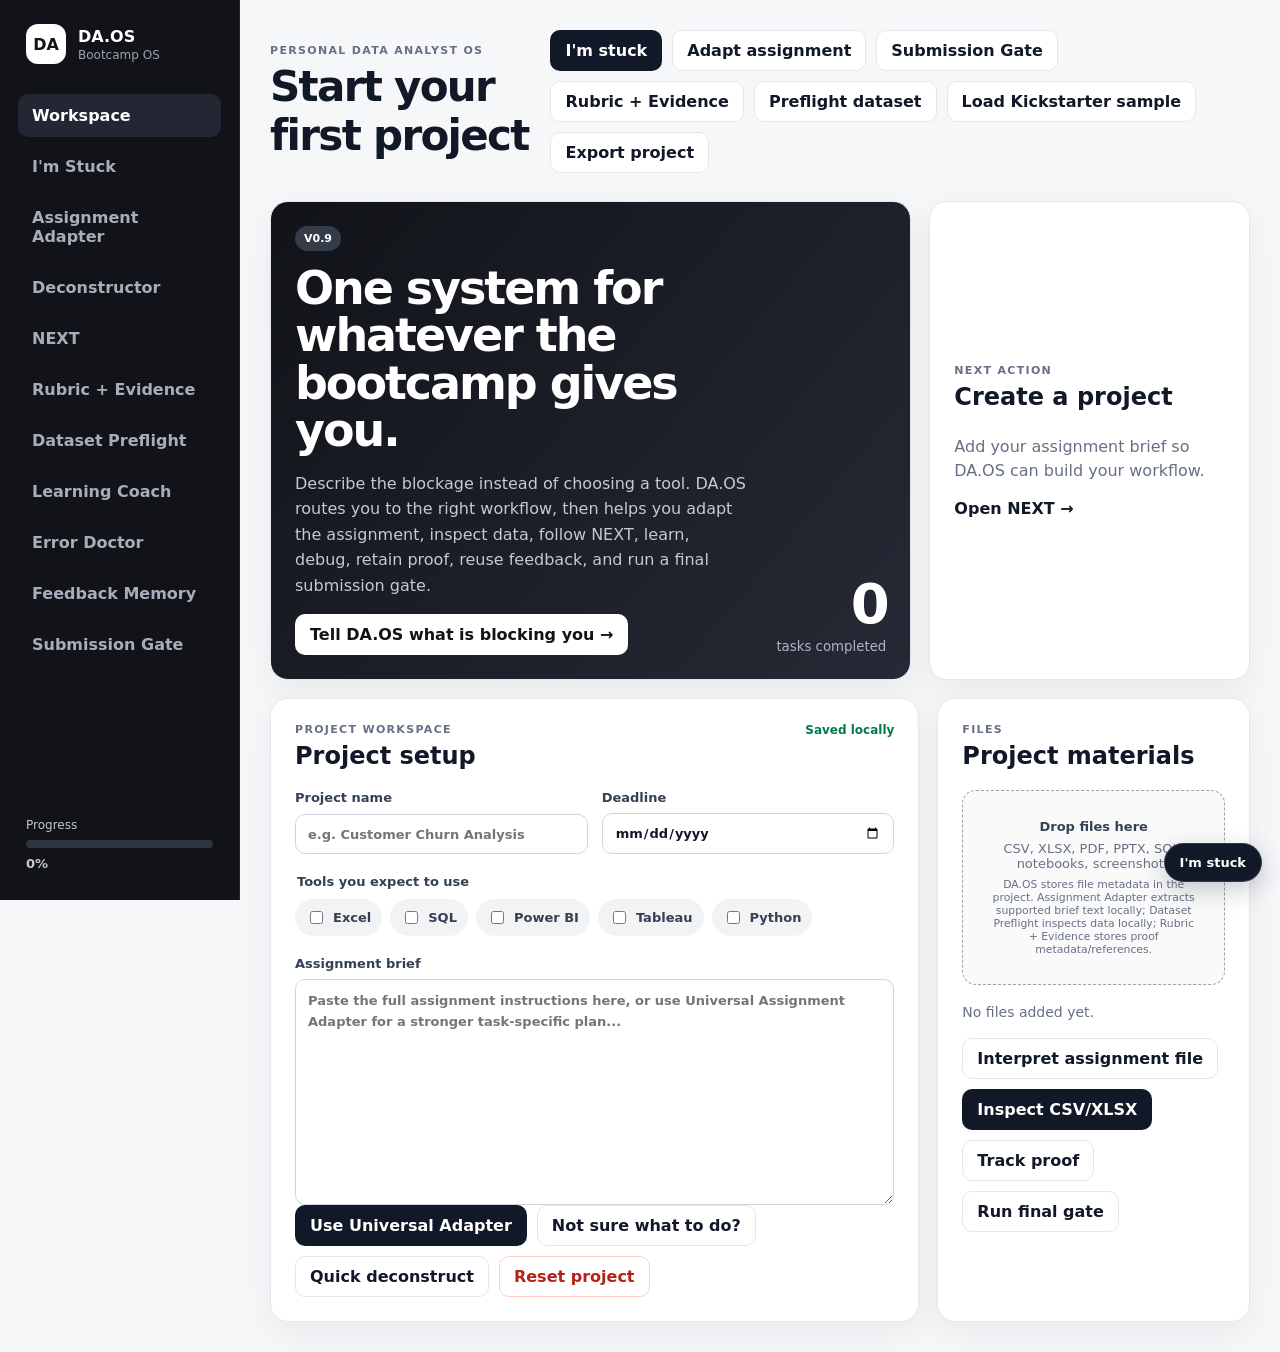
==== commit 85ad5346: "Load V0.9 router launcher from main workspace" ====
--- a/da-os/index.html
+++ b/da-os/index.html
@@ -27,93 +27,18 @@
       </nav>
       <div class="sidebar-footer"><p>Progress</p><div class="progress-track" aria-label="Project progress"><div id="sidebarProgress" class="progress-bar"></div></div><strong id="sidebarProgressText">0%</strong></div>
     </aside>
-
     <main class="main">
-      <header class="topbar">
-        <div><p class="eyebrow">PERSONAL DATA ANALYST OS</p><h1 id="projectHeading">Start your first project</h1></div>
-        <div class="topbar-actions">
-          <a href="router.html" class="button button-primary" style="text-decoration:none;">I'm stuck</a>
-          <a href="adapter.html" class="button button-ghost" style="text-decoration:none;">Adapt assignment</a>
-          <a href="submission.html" class="button button-ghost" style="text-decoration:none;">Submission Gate</a>
-          <a href="evidence.html" class="button button-ghost" style="text-decoration:none;">Rubric + Evidence</a>
-          <a href="preflight.html" class="button button-ghost" style="text-decoration:none;">Preflight dataset</a>
-          <button id="sampleBtn" class="button button-ghost">Load Kickstarter sample</button>
-          <button id="exportBtn" class="button button-ghost">Export project</button>
-        </div>
-      </header>
-
-      <section id="workspace" class="view active-view">
-        <div class="hero-grid">
-          <article class="card hero-card">
-            <div>
-              <span class="pill">V0.9</span>
-              <h2>One system for whatever the bootcamp gives you.</h2>
-              <p>Describe the blockage instead of choosing a tool. DA.OS routes you to the right workflow, then helps you adapt the assignment, inspect data, follow NEXT, learn, debug, retain proof, reuse feedback, and run a final submission gate.</p>
-              <div class="action-row" style="margin-top:16px;"><a href="router.html" class="button button-primary" style="text-decoration:none;background:#fff;color:#111318;">Tell DA.OS what is blocking you →</a></div>
-            </div>
-            <div class="hero-stat"><span id="heroCompleted">0</span><small>tasks completed</small></div>
-          </article>
-          <article class="card next-mini"><p class="section-kicker">NEXT ACTION</p><h3 id="miniNextTitle">Create a project</h3><p id="miniNextReason">Add your assignment brief so DA.OS can build your workflow.</p><button class="link-button" data-go="next">Open NEXT →</button></article>
-        </div>
-
-        <div class="content-grid">
-          <article class="card">
-            <div class="card-header"><div><p class="section-kicker">PROJECT WORKSPACE</p><h2>Project setup</h2></div><span id="saveStatus" class="save-status">Saved locally</span></div>
-            <div class="form-grid"><label>Project name<input id="projectName" type="text" placeholder="e.g. Customer Churn Analysis" /></label><label>Deadline<input id="deadline" type="date" /></label></div>
-            <fieldset><legend>Tools you expect to use</legend><div id="toolChoices" class="chip-grid">
-              <label class="check-chip"><input type="checkbox" value="Excel" />Excel</label><label class="check-chip"><input type="checkbox" value="SQL" />SQL</label><label class="check-chip"><input type="checkbox" value="Power BI" />Power BI</label><label class="check-chip"><input type="checkbox" value="Tableau" />Tableau</label><label class="check-chip"><input type="checkbox" value="Python" />Python</label>
-            </div></fieldset>
-            <label>Assignment brief<textarea id="assignmentBrief" rows="10" placeholder="Paste the full assignment instructions here, or use Universal Assignment Adapter for a stronger task-specific plan..."></textarea></label>
-            <div class="action-row"><a href="adapter.html" class="button button-primary" style="text-decoration:none;">Use Universal Adapter</a><a href="router.html" class="button button-ghost" style="text-decoration:none;">Not sure what to do?</a><button id="deconstructBtn" class="button button-ghost">Quick deconstruct</button><button id="resetBtn" class="button button-danger-ghost">Reset project</button></div>
-          </article>
-
-          <article class="card">
-            <div class="card-header"><div><p class="section-kicker">FILES</p><h2>Project materials</h2></div></div>
-            <label id="dropzone" class="dropzone"><input id="fileInput" type="file" multiple /><strong>Drop files here</strong><span>CSV, XLSX, PDF, PPTX, SQL, notebooks, screenshots</span><small>DA.OS stores file metadata in the project. Assignment Adapter extracts supported brief text locally; Dataset Preflight inspects data locally; Rubric + Evidence stores proof metadata/references.</small></label>
-            <div id="fileList" class="file-list empty-state">No files added yet.</div>
-            <div class="action-row" style="margin-top:14px;"><a href="adapter.html" class="button button-ghost" style="text-decoration:none;">Interpret assignment file</a><a href="preflight.html" class="button button-primary" style="text-decoration:none;">Inspect CSV/XLSX</a><a href="evidence.html" class="button button-ghost" style="text-decoration:none;">Track proof</a><a href="submission.html" class="button button-ghost" style="text-decoration:none;">Run final gate</a></div>
-          </article>
-        </div>
-      </section>
-
-      <section id="deconstructor" class="view">
-        <div class="card page-intro"><div><p class="section-kicker">QUICK DECONSTRUCTOR</p><h2>Turn a pasted brief into a basic work plan.</h2><p>For mixed, unusual, rubric-driven or multi-tool assignments, use Universal Assignment Adapter instead.</p></div><button id="rebuildBtn" class="button button-primary">Rebuild plan</button></div>
-        <div class="content-grid deconstruct-grid">
-          <article class="card"><div class="card-header"><div><p class="section-kicker">REQUIREMENTS</p><h2>What must be delivered</h2></div><span id="requirementCount" class="counter">0</span></div><div id="requirementsList" class="stack-list empty-state">Paste an assignment brief and run the deconstructor.</div></article>
-          <article class="card"><div class="card-header"><div><p class="section-kicker">EXECUTION PLAN</p><h2>Your task checklist</h2></div><span id="taskCount" class="counter">0</span></div><div id="taskList" class="task-list empty-state">No tasks yet.</div></article>
-        </div>
-      </section>
-
-      <section id="next" class="view">
-        <div class="next-layout">
-          <article id="nextCard" class="card next-card">
-            <div class="next-number" id="nextNumber">01</div>
-            <div class="next-content">
-              <p class="section-kicker">YOUR NEXT BEST ACTION</p><h2 id="nextTitle">Create your project workspace</h2><p id="nextWhy" class="next-why">DA.OS needs the assignment brief before it can create an execution plan.</p>
-              <div class="next-box"><span>DO THIS NOW</span><p id="nextAction">Go to Workspace and paste the assignment instructions.</p></div>
-              <div class="next-meta"><div><span>Category</span><strong id="nextCategory">Setup</strong></div><div><span>Progress</span><strong id="nextProgress">0%</strong></div></div>
-              <div class="action-row">
-                <a href="router.html" class="button button-primary" style="text-decoration:none;">I'm stuck</a>
-                <a href="adapter.html" class="button button-ghost" style="text-decoration:none;">Re-check assignment</a>
-                <a href="evidence.html" class="button button-ghost" style="text-decoration:none;">Track evidence</a>
-                <a href="preflight.html" class="button button-ghost" style="text-decoration:none;">Inspect dataset</a>
-                <a href="memory.html" class="button button-ghost" style="text-decoration:none;">Check past feedback</a>
-                <a href="coach.html" class="button button-ghost" style="text-decoration:none;">Coach me through this</a>
-                <a href="doctor.html" class="button button-ghost" style="text-decoration:none;">Something broke</a>
-                <a href="submission.html" class="button button-ghost" style="text-decoration:none;">Run submission gate</a>
-                <button id="completeNextBtn" class="button button-primary" disabled>Mark done & show next</button>
-                <button class="button button-ghost" data-go="deconstructor">View full plan</button>
-              </div>
-            </div>
-          </article>
-          <aside class="card queue-card"><p class="section-kicker">UP NEXT</p><h3>Queue</h3><div id="queueList" class="queue-list empty-state">Your upcoming tasks will appear here.</div></aside>
-        </div>
-      </section>
+      <header class="topbar"><div><p class="eyebrow">PERSONAL DATA ANALYST OS</p><h1 id="projectHeading">Start your first project</h1></div><div class="topbar-actions"><a href="router.html" class="button button-primary" style="text-decoration:none;">I'm stuck</a><a href="adapter.html" class="button button-ghost" style="text-decoration:none;">Adapt assignment</a><a href="submission.html" class="button button-ghost" style="text-decoration:none;">Submission Gate</a><a href="evidence.html" class="button button-ghost" style="text-decoration:none;">Rubric + Evidence</a><a href="preflight.html" class="button button-ghost" style="text-decoration:none;">Preflight dataset</a><button id="sampleBtn" class="button button-ghost">Load Kickstarter sample</button><button id="exportBtn" class="button button-ghost">Export project</button></div></header>
+      <section id="workspace" class="view active-view"><div class="hero-grid"><article class="card hero-card"><div><span class="pill">V0.9</span><h2>One system for whatever the bootcamp gives you.</h2><p>Describe the blockage instead of choosing a tool. DA.OS routes you to the right workflow, then helps you adapt the assignment, inspect data, follow NEXT, learn, debug, retain proof, reuse feedback, and run a final submission gate.</p><div class="action-row" style="margin-top:16px;"><a href="router.html" class="button button-primary" style="text-decoration:none;background:#fff;color:#111318;">Tell DA.OS what is blocking you →</a></div></div><div class="hero-stat"><span id="heroCompleted">0</span><small>tasks completed</small></div></article><article class="card next-mini"><p class="section-kicker">NEXT ACTION</p><h3 id="miniNextTitle">Create a project</h3><p id="miniNextReason">Add your assignment brief so DA.OS can build your workflow.</p><button class="link-button" data-go="next">Open NEXT →</button></article></div>
+        <div class="content-grid"><article class="card"><div class="card-header"><div><p class="section-kicker">PROJECT WORKSPACE</p><h2>Project setup</h2></div><span id="saveStatus" class="save-status">Saved locally</span></div><div class="form-grid"><label>Project name<input id="projectName" type="text" placeholder="e.g. Customer Churn Analysis" /></label><label>Deadline<input id="deadline" type="date" /></label></div><fieldset><legend>Tools you expect to use</legend><div id="toolChoices" class="chip-grid"><label class="check-chip"><input type="checkbox" value="Excel" />Excel</label><label class="check-chip"><input type="checkbox" value="SQL" />SQL</label><label class="check-chip"><input type="checkbox" value="Power BI" />Power BI</label><label class="check-chip"><input type="checkbox" value="Tableau" />Tableau</label><label class="check-chip"><input type="checkbox" value="Python" />Python</label></div></fieldset><label>Assignment brief<textarea id="assignmentBrief" rows="10" placeholder="Paste the full assignment instructions here, or use Universal Assignment Adapter for a stronger task-specific plan..."></textarea></label><div class="action-row"><a href="adapter.html" class="button button-primary" style="text-decoration:none;">Use Universal Adapter</a><a href="router.html" class="button button-ghost" style="text-decoration:none;">Not sure what to do?</a><button id="deconstructBtn" class="button button-ghost">Quick deconstruct</button><button id="resetBtn" class="button button-danger-ghost">Reset project</button></div></article><article class="card"><div class="card-header"><div><p class="section-kicker">FILES</p><h2>Project materials</h2></div></div><label id="dropzone" class="dropzone"><input id="fileInput" type="file" multiple /><strong>Drop files here</strong><span>CSV, XLSX, PDF, PPTX, SQL, notebooks, screenshots</span><small>DA.OS stores file metadata in the project. Assignment Adapter extracts supported brief text locally; Dataset Preflight inspects data locally; Rubric + Evidence stores proof metadata/references.</small></label><div id="fileList" class="file-list empty-state">No files added yet.</div><div class="action-row" style="margin-top:14px;"><a href="adapter.html" class="button button-ghost" style="text-decoration:none;">Interpret assignment file</a><a href="preflight.html" class="button button-primary" style="text-decoration:none;">Inspect CSV/XLSX</a><a href="evidence.html" class="button button-ghost" style="text-decoration:none;">Track proof</a><a href="submission.html" class="button button-ghost" style="text-decoration:none;">Run final gate</a></div></article></div></section>
+      <section id="deconstructor" class="view"><div class="card page-intro"><div><p class="section-kicker">QUICK DECONSTRUCTOR</p><h2>Turn a pasted brief into a basic work plan.</h2><p>For mixed, unusual, rubric-driven or multi-tool assignments, use Universal Assignment Adapter instead.</p></div><button id="rebuildBtn" class="button button-primary">Rebuild plan</button></div><div class="content-grid deconstruct-grid"><article class="card"><div class="card-header"><div><p class="section-kicker">REQUIREMENTS</p><h2>What must be delivered</h2></div><span id="requirementCount" class="counter">0</span></div><div id="requirementsList" class="stack-list empty-state">Paste an assignment brief and run the deconstructor.</div></article><article class="card"><div class="card-header"><div><p class="section-kicker">EXECUTION PLAN</p><h2>Your task checklist</h2></div><span id="taskCount" class="counter">0</span></div><div id="taskList" class="task-list empty-state">No tasks yet.</div></article></div></section>
+      <section id="next" class="view"><div class="next-layout"><article id="nextCard" class="card next-card"><div class="next-number" id="nextNumber">01</div><div class="next-content"><p class="section-kicker">YOUR NEXT BEST ACTION</p><h2 id="nextTitle">Create your project workspace</h2><p id="nextWhy" class="next-why">DA.OS needs the assignment brief before it can create an execution plan.</p><div class="next-box"><span>DO THIS NOW</span><p id="nextAction">Go to Workspace and paste the assignment instructions.</p></div><div class="next-meta"><div><span>Category</span><strong id="nextCategory">Setup</strong></div><div><span>Progress</span><strong id="nextProgress">0%</strong></div></div><div class="action-row"><a href="router.html" class="button button-primary" style="text-decoration:none;">I'm stuck</a><a href="adapter.html" class="button button-ghost" style="text-decoration:none;">Re-check assignment</a><a href="evidence.html" class="button button-ghost" style="text-decoration:none;">Track evidence</a><a href="preflight.html" class="button button-ghost" style="text-decoration:none;">Inspect dataset</a><a href="memory.html" class="button button-ghost" style="text-decoration:none;">Check past feedback</a><a href="coach.html" class="button button-ghost" style="text-decoration:none;">Coach me through this</a><a href="doctor.html" class="button button-ghost" style="text-decoration:none;">Something broke</a><a href="submission.html" class="button button-ghost" style="text-decoration:none;">Run submission gate</a><button id="completeNextBtn" class="button button-primary" disabled>Mark done & show next</button><button class="button button-ghost" data-go="deconstructor">View full plan</button></div></div></article><aside class="card queue-card"><p class="section-kicker">UP NEXT</p><h3>Queue</h3><div id="queueList" class="queue-list empty-state">Your upcoming tasks will appear here.</div></aside></div></section>
     </main>
   </div>
   <div id="toast" class="toast" role="status" aria-live="polite"></div>
   <script src="app.js"></script>
   <script src="memory-alert.js"></script>
   <script src="entry-router.js"></script>
+  <script src="stuck-launcher.js"></script>
 </body>
 </html>
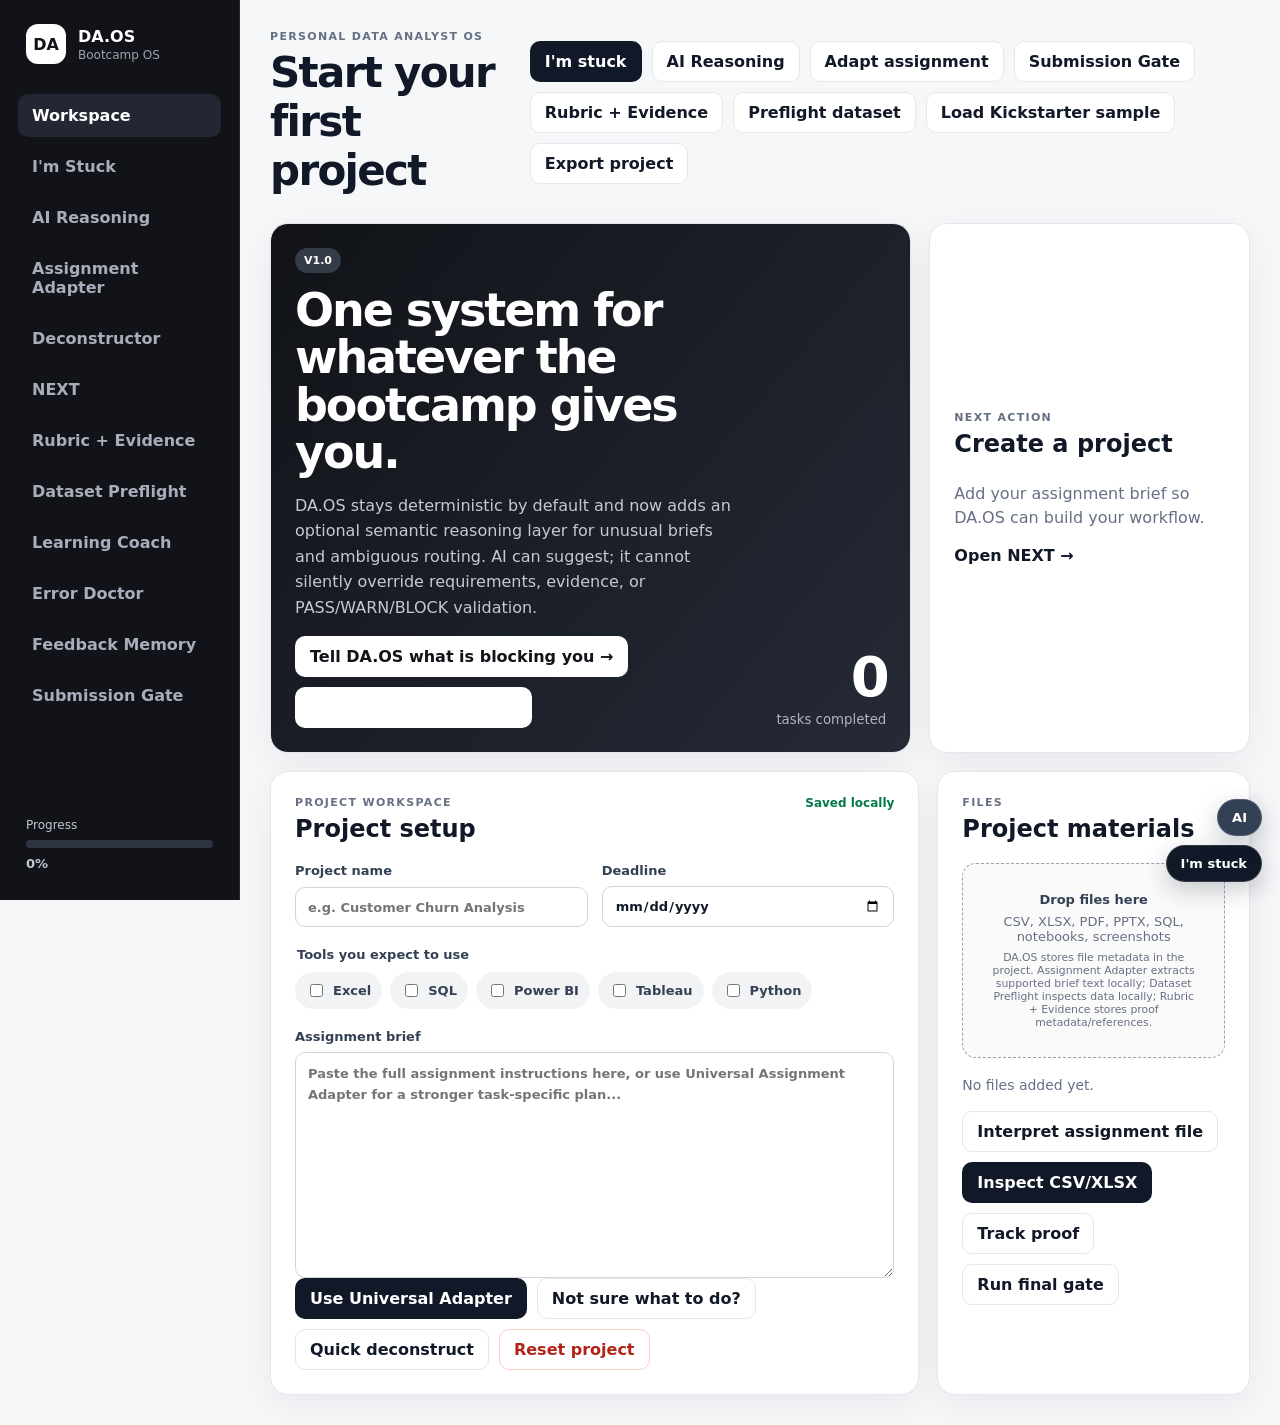
==== commit f01dac21: "Promote V1.0 optional AI reasoning in main DA.OS UI" ====
--- a/da-os/index.html
+++ b/da-os/index.html
@@ -15,6 +15,7 @@
       <nav class="nav" aria-label="Primary navigation">
         <button class="nav-item active" data-view="workspace">Workspace</button>
         <a class="nav-item" href="router.html" style="text-decoration:none;display:block;">I'm Stuck</a>
+        <a class="nav-item" href="ai.html" style="text-decoration:none;display:block;">AI Reasoning</a>
         <a class="nav-item" href="adapter.html" style="text-decoration:none;display:block;">Assignment Adapter</a>
         <button class="nav-item" data-view="deconstructor">Deconstructor</button>
         <button class="nav-item" data-view="next">NEXT</button>
@@ -28,8 +29,8 @@
       <div class="sidebar-footer"><p>Progress</p><div class="progress-track" aria-label="Project progress"><div id="sidebarProgress" class="progress-bar"></div></div><strong id="sidebarProgressText">0%</strong></div>
     </aside>
     <main class="main">
-      <header class="topbar"><div><p class="eyebrow">PERSONAL DATA ANALYST OS</p><h1 id="projectHeading">Start your first project</h1></div><div class="topbar-actions"><a href="router.html" class="button button-primary" style="text-decoration:none;">I'm stuck</a><a href="adapter.html" class="button button-ghost" style="text-decoration:none;">Adapt assignment</a><a href="submission.html" class="button button-ghost" style="text-decoration:none;">Submission Gate</a><a href="evidence.html" class="button button-ghost" style="text-decoration:none;">Rubric + Evidence</a><a href="preflight.html" class="button button-ghost" style="text-decoration:none;">Preflight dataset</a><button id="sampleBtn" class="button button-ghost">Load Kickstarter sample</button><button id="exportBtn" class="button button-ghost">Export project</button></div></header>
-      <section id="workspace" class="view active-view"><div class="hero-grid"><article class="card hero-card"><div><span class="pill">V0.9</span><h2>One system for whatever the bootcamp gives you.</h2><p>Describe the blockage instead of choosing a tool. DA.OS routes you to the right workflow, then helps you adapt the assignment, inspect data, follow NEXT, learn, debug, retain proof, reuse feedback, and run a final submission gate.</p><div class="action-row" style="margin-top:16px;"><a href="router.html" class="button button-primary" style="text-decoration:none;background:#fff;color:#111318;">Tell DA.OS what is blocking you →</a></div></div><div class="hero-stat"><span id="heroCompleted">0</span><small>tasks completed</small></div></article><article class="card next-mini"><p class="section-kicker">NEXT ACTION</p><h3 id="miniNextTitle">Create a project</h3><p id="miniNextReason">Add your assignment brief so DA.OS can build your workflow.</p><button class="link-button" data-go="next">Open NEXT →</button></article></div>
+      <header class="topbar"><div><p class="eyebrow">PERSONAL DATA ANALYST OS</p><h1 id="projectHeading">Start your first project</h1></div><div class="topbar-actions"><a href="router.html" class="button button-primary" style="text-decoration:none;">I'm stuck</a><a href="ai.html" class="button button-ghost" style="text-decoration:none;">AI Reasoning</a><a href="adapter.html" class="button button-ghost" style="text-decoration:none;">Adapt assignment</a><a href="submission.html" class="button button-ghost" style="text-decoration:none;">Submission Gate</a><a href="evidence.html" class="button button-ghost" style="text-decoration:none;">Rubric + Evidence</a><a href="preflight.html" class="button button-ghost" style="text-decoration:none;">Preflight dataset</a><button id="sampleBtn" class="button button-ghost">Load Kickstarter sample</button><button id="exportBtn" class="button button-ghost">Export project</button></div></header>
+      <section id="workspace" class="view active-view"><div class="hero-grid"><article class="card hero-card"><div><span class="pill">V1.0</span><h2>One system for whatever the bootcamp gives you.</h2><p>DA.OS stays deterministic by default and now adds an optional semantic reasoning layer for unusual briefs and ambiguous routing. AI can suggest; it cannot silently override requirements, evidence, or PASS/WARN/BLOCK validation.</p><div class="action-row" style="margin-top:16px;"><a href="router.html" class="button button-primary" style="text-decoration:none;background:#fff;color:#111318;">Tell DA.OS what is blocking you →</a><a href="ai.html" class="button button-ghost" style="text-decoration:none;color:#fff;border-color:rgba(255,255,255,.35);">Configure AI reasoning</a></div></div><div class="hero-stat"><span id="heroCompleted">0</span><small>tasks completed</small></div></article><article class="card next-mini"><p class="section-kicker">NEXT ACTION</p><h3 id="miniNextTitle">Create a project</h3><p id="miniNextReason">Add your assignment brief so DA.OS can build your workflow.</p><button class="link-button" data-go="next">Open NEXT →</button></article></div>
         <div class="content-grid"><article class="card"><div class="card-header"><div><p class="section-kicker">PROJECT WORKSPACE</p><h2>Project setup</h2></div><span id="saveStatus" class="save-status">Saved locally</span></div><div class="form-grid"><label>Project name<input id="projectName" type="text" placeholder="e.g. Customer Churn Analysis" /></label><label>Deadline<input id="deadline" type="date" /></label></div><fieldset><legend>Tools you expect to use</legend><div id="toolChoices" class="chip-grid"><label class="check-chip"><input type="checkbox" value="Excel" />Excel</label><label class="check-chip"><input type="checkbox" value="SQL" />SQL</label><label class="check-chip"><input type="checkbox" value="Power BI" />Power BI</label><label class="check-chip"><input type="checkbox" value="Tableau" />Tableau</label><label class="check-chip"><input type="checkbox" value="Python" />Python</label></div></fieldset><label>Assignment brief<textarea id="assignmentBrief" rows="10" placeholder="Paste the full assignment instructions here, or use Universal Assignment Adapter for a stronger task-specific plan..."></textarea></label><div class="action-row"><a href="adapter.html" class="button button-primary" style="text-decoration:none;">Use Universal Adapter</a><a href="router.html" class="button button-ghost" style="text-decoration:none;">Not sure what to do?</a><button id="deconstructBtn" class="button button-ghost">Quick deconstruct</button><button id="resetBtn" class="button button-danger-ghost">Reset project</button></div></article><article class="card"><div class="card-header"><div><p class="section-kicker">FILES</p><h2>Project materials</h2></div></div><label id="dropzone" class="dropzone"><input id="fileInput" type="file" multiple /><strong>Drop files here</strong><span>CSV, XLSX, PDF, PPTX, SQL, notebooks, screenshots</span><small>DA.OS stores file metadata in the project. Assignment Adapter extracts supported brief text locally; Dataset Preflight inspects data locally; Rubric + Evidence stores proof metadata/references.</small></label><div id="fileList" class="file-list empty-state">No files added yet.</div><div class="action-row" style="margin-top:14px;"><a href="adapter.html" class="button button-ghost" style="text-decoration:none;">Interpret assignment file</a><a href="preflight.html" class="button button-primary" style="text-decoration:none;">Inspect CSV/XLSX</a><a href="evidence.html" class="button button-ghost" style="text-decoration:none;">Track proof</a><a href="submission.html" class="button button-ghost" style="text-decoration:none;">Run final gate</a></div></article></div></section>
       <section id="deconstructor" class="view"><div class="card page-intro"><div><p class="section-kicker">QUICK DECONSTRUCTOR</p><h2>Turn a pasted brief into a basic work plan.</h2><p>For mixed, unusual, rubric-driven or multi-tool assignments, use Universal Assignment Adapter instead.</p></div><button id="rebuildBtn" class="button button-primary">Rebuild plan</button></div><div class="content-grid deconstruct-grid"><article class="card"><div class="card-header"><div><p class="section-kicker">REQUIREMENTS</p><h2>What must be delivered</h2></div><span id="requirementCount" class="counter">0</span></div><div id="requirementsList" class="stack-list empty-state">Paste an assignment brief and run the deconstructor.</div></article><article class="card"><div class="card-header"><div><p class="section-kicker">EXECUTION PLAN</p><h2>Your task checklist</h2></div><span id="taskCount" class="counter">0</span></div><div id="taskList" class="task-list empty-state">No tasks yet.</div></article></div></section>
       <section id="next" class="view"><div class="next-layout"><article id="nextCard" class="card next-card"><div class="next-number" id="nextNumber">01</div><div class="next-content"><p class="section-kicker">YOUR NEXT BEST ACTION</p><h2 id="nextTitle">Create your project workspace</h2><p id="nextWhy" class="next-why">DA.OS needs the assignment brief before it can create an execution plan.</p><div class="next-box"><span>DO THIS NOW</span><p id="nextAction">Go to Workspace and paste the assignment instructions.</p></div><div class="next-meta"><div><span>Category</span><strong id="nextCategory">Setup</strong></div><div><span>Progress</span><strong id="nextProgress">0%</strong></div></div><div class="action-row"><a href="router.html" class="button button-primary" style="text-decoration:none;">I'm stuck</a><a href="adapter.html" class="button button-ghost" style="text-decoration:none;">Re-check assignment</a><a href="evidence.html" class="button button-ghost" style="text-decoration:none;">Track evidence</a><a href="preflight.html" class="button button-ghost" style="text-decoration:none;">Inspect dataset</a><a href="memory.html" class="button button-ghost" style="text-decoration:none;">Check past feedback</a><a href="coach.html" class="button button-ghost" style="text-decoration:none;">Coach me through this</a><a href="doctor.html" class="button button-ghost" style="text-decoration:none;">Something broke</a><a href="submission.html" class="button button-ghost" style="text-decoration:none;">Run submission gate</a><button id="completeNextBtn" class="button button-primary" disabled>Mark done & show next</button><button class="button button-ghost" data-go="deconstructor">View full plan</button></div></div></article><aside class="card queue-card"><p class="section-kicker">UP NEXT</p><h3>Queue</h3><div id="queueList" class="queue-list empty-state">Your upcoming tasks will appear here.</div></aside></div></section>
